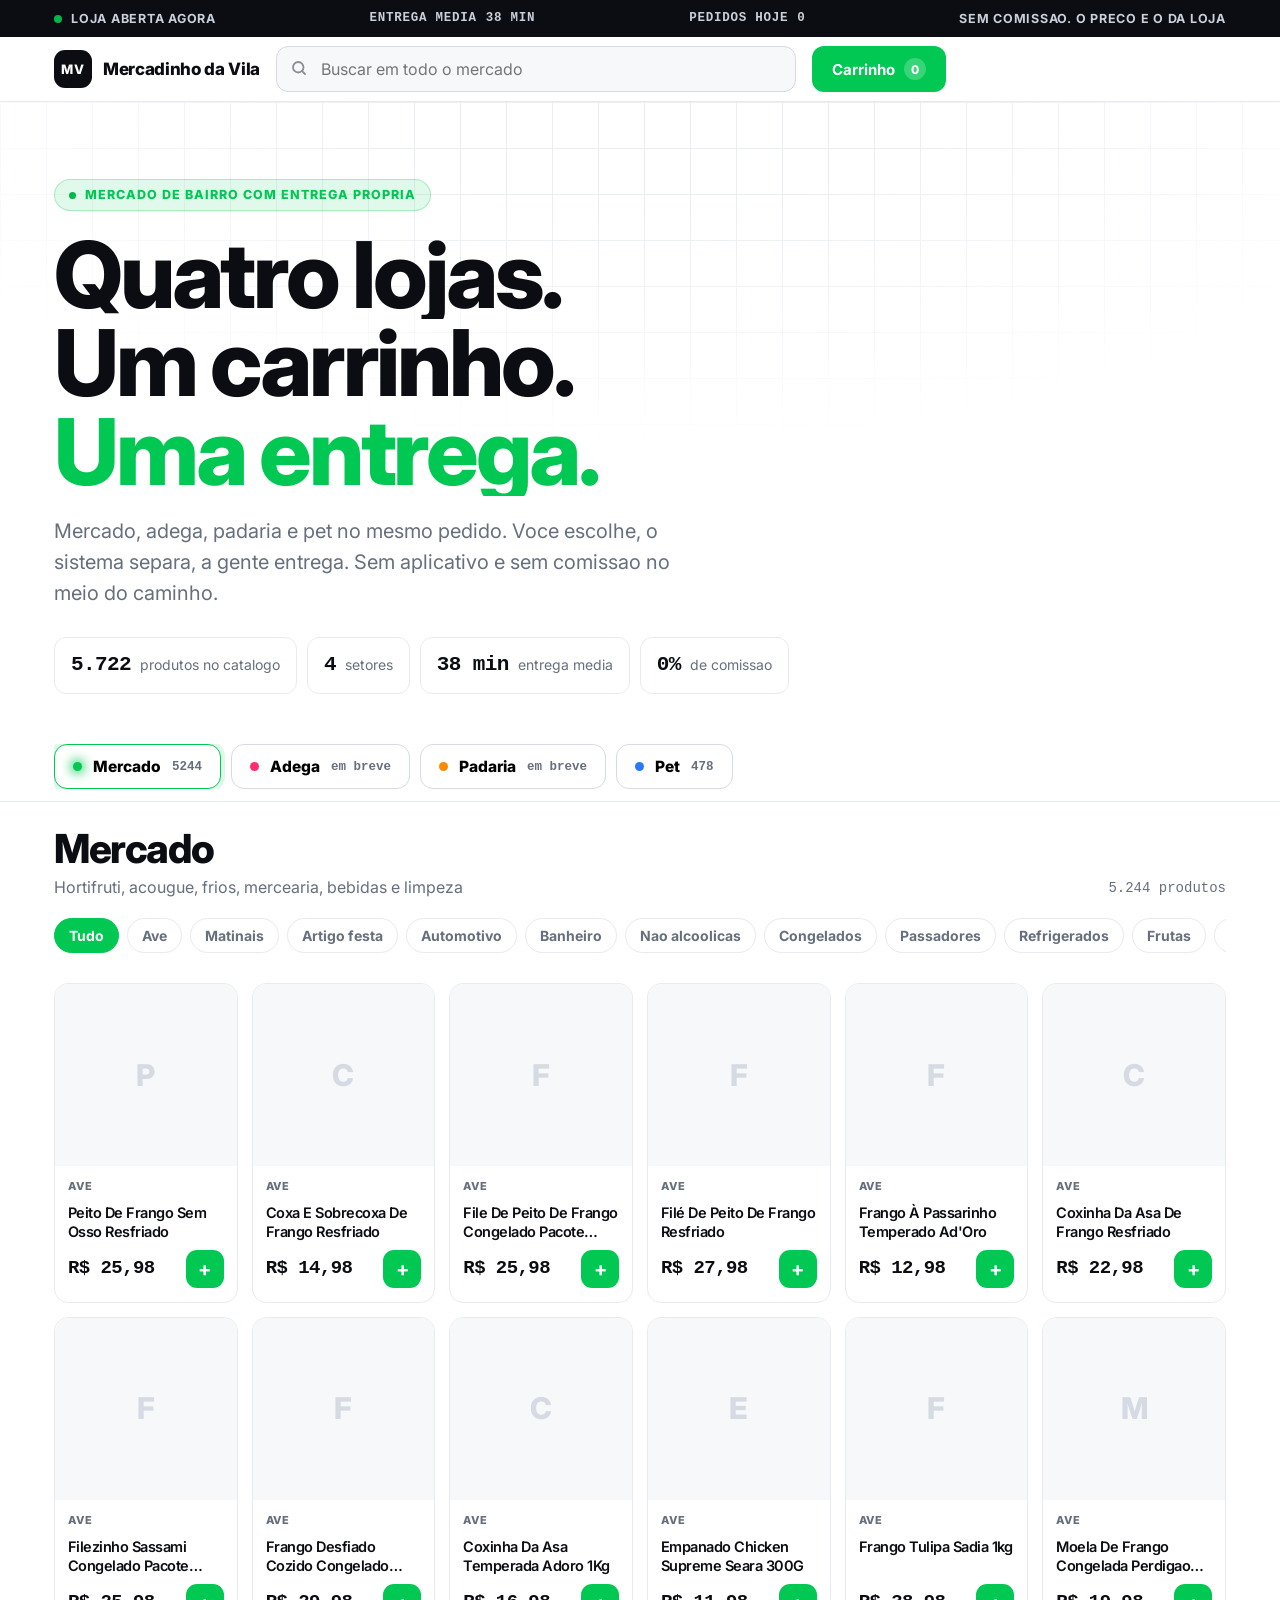
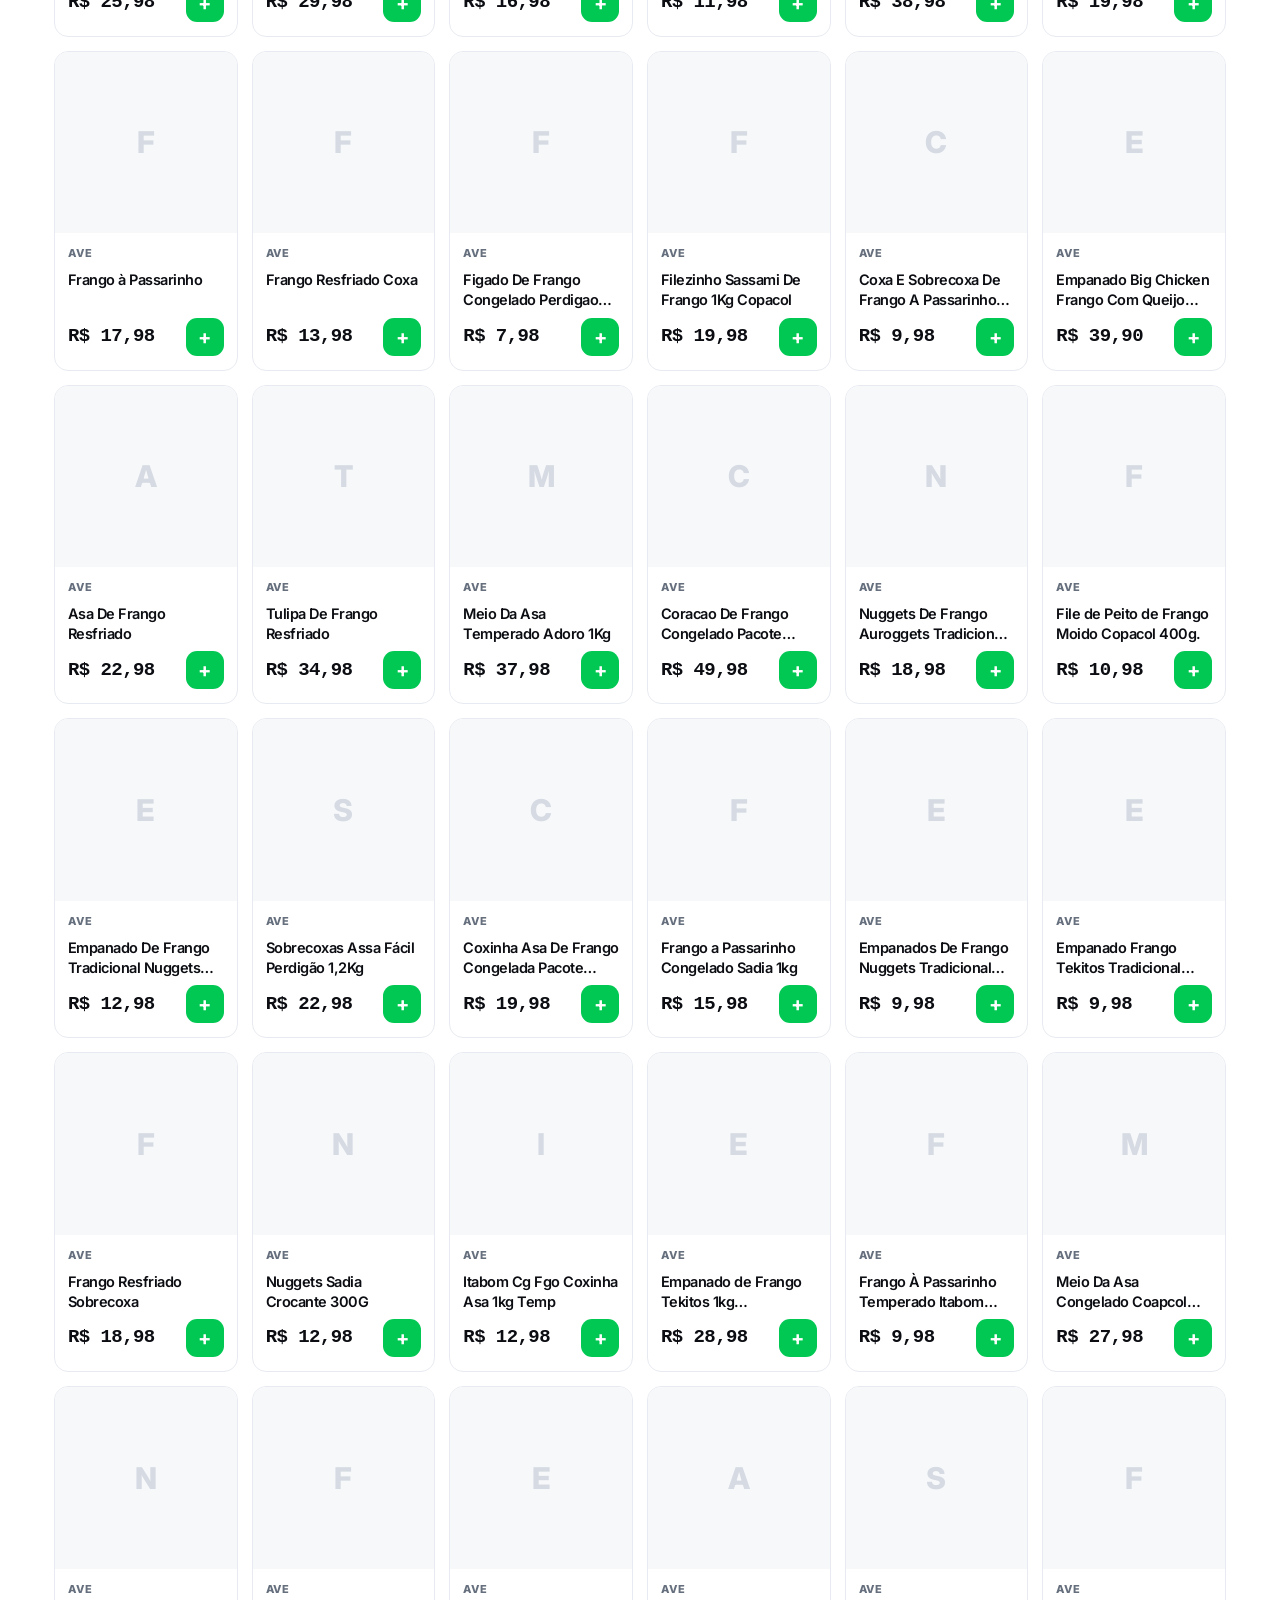
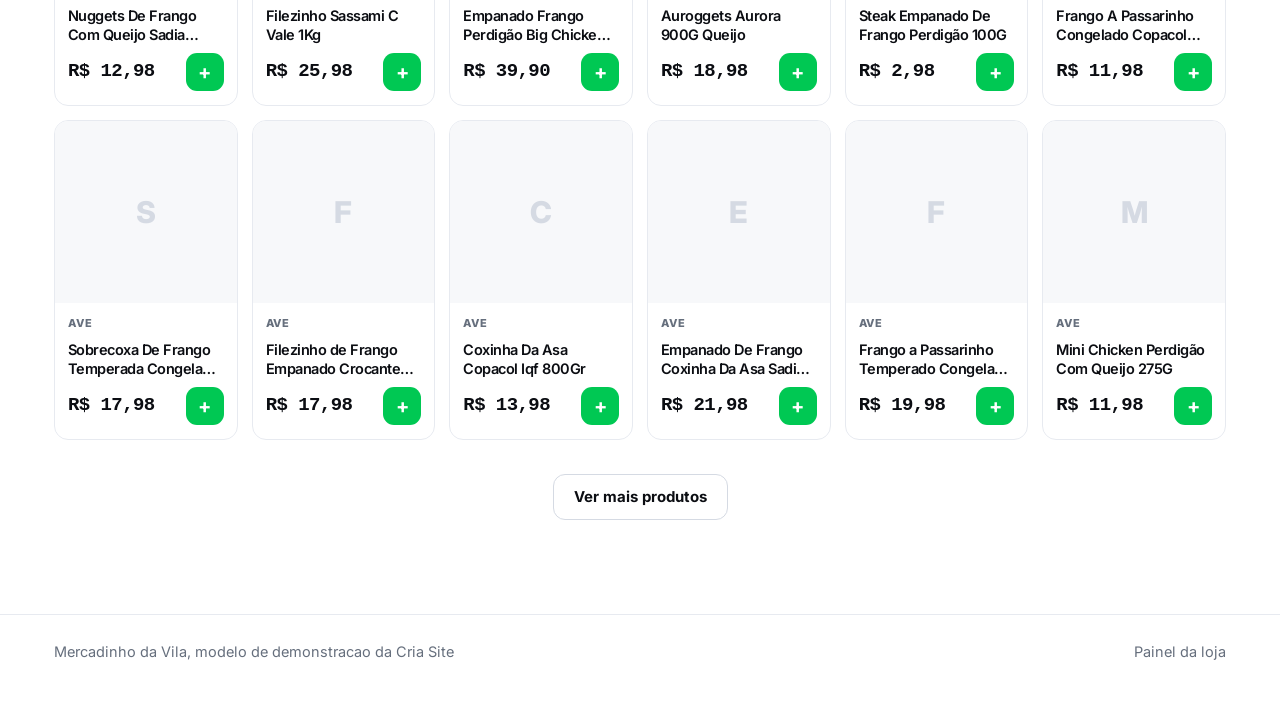
==== index.html @ e55b2834 "Mercadinho da Vila: vitrine tecnologica, 4 setores, carrinho e painel de pedidos" ====
<!doctype html>
<html lang="pt-BR">
<head>
<meta charset="utf-8">
<meta name="viewport" content="width=device-width, initial-scale=1">
<title>Mercadinho da Vila | Mercado, adega, padaria e pet com entrega</title>
<meta name="description" content="Mercado, adega, padaria e pet shop no mesmo carrinho, com entrega no seu bairro. Peça pelo site e acompanhe o pedido.">
<link rel="preconnect" href="https://fonts.googleapis.com">
<link rel="preconnect" href="https://fonts.gstatic.com" crossorigin>
<link href="https://fonts.googleapis.com/css2?family=Inter:wght@400;600;700;800&display=swap" rel="stylesheet">
<link rel="stylesheet" href="assets/css/estilo.css">
</head>
<body>

<div class="status">
  <div class="area">
    <span class="status-item"><i class="pulso"></i> Loja aberta agora</span>
    <span class="status-item mono">Entrega media <b id="stMedia">38 min</b></span>
    <span class="status-item mono">Pedidos hoje <b id="stPedidos">0</b></span>
    <span class="status-item">Sem comissao. O preco e o da loja</span>
  </div>
</div>

<header class="topo">
  <div class="area topo-linha">
    <a class="marca" href="#topo">
      <span class="marca-selo" aria-hidden="true">MV</span>
      <span>Mercadinho da Vila</span>
    </a>

    <div class="busca">
      <svg width="18" height="18" viewBox="0 0 24 24" fill="none" stroke="currentColor" stroke-width="2.4" stroke-linecap="round" aria-hidden="true">
        <circle cx="11" cy="11" r="7"/><path d="M20 20l-3.5-3.5"/>
      </svg>
      <label class="so-leitor" for="busca">Buscar produto</label>
      <input id="busca" type="search" placeholder="Buscar em todo o mercado" autocomplete="off">
    </div>

    <button class="btn btn-viva" id="abrirCarrinho" type="button">
      Carrinho <span class="contador" id="contaCarrinho">0</span>
    </button>
  </div>
</header>

<main id="topo">

  <section class="abertura">
    <div class="malha" aria-hidden="true"></div>
    <div class="area">
      <span class="etiqueta"><i class="pulso" style="width:7px;height:7px"></i> Mercado de bairro com entrega propria</span>

      <h1 class="titulao">
        <span class="ln"><i>Quatro lojas.</i></span>
        <span class="ln"><i>Um carrinho.</i></span>
        <span class="ln"><i><em>Uma entrega.</em></i></span>
      </h1>

      <p class="abertura-texto">
        Mercado, adega, padaria e pet no mesmo pedido. Voce escolhe, o sistema separa,
        a gente entrega. Sem aplicativo e sem comissao no meio do caminho.
      </p>

      <div class="placar">
        <span class="placar-item"><b class="mono" id="plProdutos">0</b><span>produtos no catalogo</span></span>
        <span class="placar-item"><b class="mono">4</b><span>setores</span></span>
        <span class="placar-item"><b class="mono">38 min</b><span>entrega media</span></span>
        <span class="placar-item"><b class="mono">0%</b><span>de comissao</span></span>
      </div>
    </div>
  </section>

  <div class="abas-barra">
    <div class="area">
      <div class="abas" role="tablist" aria-label="Setores da loja" id="abas"></div>
    </div>
  </div>

  <section class="vitrine">
    <div class="area">
      <div class="vitrine-topo">
        <div>
          <h2 id="vitrineTitulo">Mercado</h2>
          <p id="vitrineChamada">Hortifruti, acougue, frios, mercearia, bebidas e limpeza</p>
        </div>
        <span class="vitrine-conta mono" id="vitrineConta"></span>
      </div>

      <div class="filtros" id="filtros"></div>
      <div class="produtos" id="produtos"></div>
      <div class="carregar" id="carregar"></div>
    </div>
  </section>

</main>

<footer class="rodape">
  <div class="area">
    <span>Mercadinho da Vila, modelo de demonstracao da Cria Site</span>
    <a href="painel.html">Painel da loja</a>
  </div>
</footer>

<div class="sombra" id="sombra"></div>

<aside class="carrinho" id="carrinho" aria-label="Carrinho de compras">
  <div class="carrinho-topo">
    <h2>Seu carrinho</h2>
    <button class="fechar" id="fecharCarrinho" type="button" aria-label="Fechar carrinho">&times;</button>
  </div>
  <div class="carrinho-lista" id="carrinhoLista"></div>
  <div class="carrinho-pe">
    <p class="aviso-setores" id="avisoSetores"></p>
    <div class="total"><span>Total dos produtos</span><b class="mono" id="carrinhoTotal">R$ 0,00</b></div>
    <button class="btn btn-viva btn-bloco" id="irCheckout" type="button">Fechar pedido</button>
  </div>
</aside>

<div class="janela" id="janela">
  <div class="janela-caixa" id="janelaCaixa"></div>
</div>

<script src="assets/js/catalogo.js"></script>
<script src="assets/js/loja.js"></script>
<script src="assets/js/app.js"></script>
</body>
</html>
---- assets/css/estilo.css ----
/* Mercadinho da Vila — visual tecnológico sobre fundo branco (Cria Site) */

:root{
  --branco:#ffffff;
  --papel:#f7f8fa;
  --tinta:#0b0d12;
  --apagado:#666f7d;
  --linha:#e7eaf0;
  --linha-forte:#d5dae3;

  --mercado:#00b84a;
  --adega:#ff2d6f;
  --padaria:#ff8a00;
  --pet:#2979ff;

  --viva:var(--mercado);
  --viva-fraca:rgba(0,184,74,.10);
  --raio:14px;
  --topo-h:64px;
}

*{box-sizing:border-box}
html{scroll-behavior:smooth}
body{
  margin:0;
  background:var(--branco);
  color:var(--tinta);
  font-family:Inter,system-ui,-apple-system,"Segoe UI",Roboto,sans-serif;
  font-size:17px;
  line-height:1.55;
  overflow-x:hidden;
}
h1,h2,h3{margin:0;letter-spacing:-.035em;line-height:1.03;font-weight:800}
p{margin:0}
a{color:inherit;text-decoration:none}
button{font-family:inherit}
.mono{font-family:ui-monospace,"JetBrains Mono","SF Mono",Menlo,Consolas,monospace;font-variant-numeric:tabular-nums}
.area{max-width:1240px;margin:0 auto;padding:0 clamp(16px,3.4vw,34px)}
.so-leitor{position:absolute;width:1px;height:1px;overflow:hidden;clip:rect(0 0 0 0);white-space:nowrap}

/* ---------------- faixa de status ---------------- */
.status{
  background:var(--tinta);color:#fff;
  font-size:12.5px;letter-spacing:.06em;text-transform:uppercase;
  font-weight:700;
  padding:9px 0;
  overflow:hidden;
}
.status .area{display:flex;align-items:center;gap:18px;flex-wrap:wrap;justify-content:space-between}
.status-item{display:inline-flex;align-items:center;gap:9px;color:#c9cfdb}
.pulso{width:8px;height:8px;border-radius:50%;background:var(--mercado);box-shadow:0 0 0 0 rgba(0,184,74,.7);animation:pulsar 2.2s infinite}
@keyframes pulsar{
  0%{box-shadow:0 0 0 0 rgba(0,184,74,.65)}
  70%{box-shadow:0 0 0 11px rgba(0,184,74,0)}
  100%{box-shadow:0 0 0 0 rgba(0,184,74,0)}
}

/* ---------------- topo ---------------- */
.topo{
  position:sticky;top:0;z-index:50;
  background:rgba(255,255,255,.9);
  backdrop-filter:blur(16px);
  border-bottom:1px solid var(--linha);
}
.topo-linha{display:flex;align-items:center;gap:16px;height:var(--topo-h)}
.marca{display:flex;align-items:center;gap:11px;font-weight:800;font-size:17px;letter-spacing:-.02em;white-space:nowrap}
.marca-selo{
  width:38px;height:38px;flex:0 0 38px;display:grid;place-items:center;
  border-radius:11px;background:var(--tinta);color:#fff;
  font-size:13px;font-weight:800;letter-spacing:.04em;
  position:relative;overflow:hidden;
}
.marca-selo::after{
  content:"";position:absolute;inset:0;
  background:linear-gradient(120deg,transparent 30%,rgba(255,255,255,.55) 50%,transparent 70%);
  transform:translateX(-120%);animation:brilho 4.5s ease-in-out infinite;
}
@keyframes brilho{0%,60%{transform:translateX(-120%)}80%,100%{transform:translateX(120%)}}

.busca{flex:1;position:relative;max-width:520px}
.busca input{
  width:100%;height:46px;padding:0 16px 0 44px;
  border:1px solid var(--linha-forte);border-radius:12px;
  background:var(--papel);color:var(--tinta);
  font-size:16px;font-family:inherit;
  transition:border-color .2s ease,box-shadow .2s ease,background .2s ease;
}
.busca input:focus{
  outline:none;background:#fff;
  border-color:var(--viva);
  box-shadow:0 0 0 4px var(--viva-fraca);
}
.busca svg{position:absolute;left:14px;top:13px;opacity:.45}

.btn{
  display:inline-flex;align-items:center;justify-content:center;gap:9px;
  min-height:46px;padding:0 20px;border:0;border-radius:12px;cursor:pointer;
  background:var(--tinta);color:#fff;font-size:15px;font-weight:700;
  transition:transform .15s ease,opacity .15s ease;
  white-space:nowrap;
}
.btn:hover{transform:translateY(-1px)}
.btn:active{transform:translateY(0)}
.btn:focus-visible{outline:3px solid var(--viva);outline-offset:3px}
.btn-viva{background:var(--viva)}
.btn-linha{background:transparent;color:var(--tinta);border:1px solid var(--linha-forte)}
.btn-linha:hover{border-color:var(--viva);color:var(--viva)}
.btn-bloco{width:100%}

.contador{
  min-width:22px;height:22px;padding:0 7px;border-radius:999px;
  background:var(--viva);color:#fff;font-size:12px;font-weight:800;
  display:grid;place-items:center;
}
.btn .contador{background:rgba(255,255,255,.22)}

/* ---------------- abertura ---------------- */
.abertura{position:relative;padding:clamp(40px,6vw,82px) 0 clamp(26px,3vw,40px);overflow:hidden}
.malha{
  position:absolute;inset:0;z-index:0;pointer-events:none;
  background-image:linear-gradient(var(--linha) 1px,transparent 1px),linear-gradient(90deg,var(--linha) 1px,transparent 1px);
  background-size:46px 46px;
  mask-image:radial-gradient(ellipse 80% 70% at 50% 0%,#000 25%,transparent 78%);
  -webkit-mask-image:radial-gradient(ellipse 80% 70% at 50% 0%,#000 25%,transparent 78%);
  opacity:.85;
}
.abertura .area{position:relative;z-index:1}

.etiqueta{
  display:inline-flex;align-items:center;gap:9px;
  height:32px;padding:0 14px;border-radius:999px;
  background:var(--viva-fraca);color:var(--viva);
  font-size:12.5px;font-weight:800;letter-spacing:.08em;text-transform:uppercase;
  border:1px solid color-mix(in srgb,var(--viva) 28%,transparent);
}
.titulao{
  margin-top:20px;
  font-size:clamp(40px,7.6vw,92px);
  line-height:.96;
  max-width:16ch;
}
.titulao .ln{display:block;overflow:hidden}
.titulao .ln > i{display:block;font-style:normal;transform:translateY(105%);animation:subir .85s cubic-bezier(.16,.9,.24,1) forwards}
.titulao .ln:nth-child(2) > i{animation-delay:.09s}
.titulao .ln:nth-child(3) > i{animation-delay:.18s}
@keyframes subir{to{transform:translateY(0)}}
.titulao em{font-style:normal;color:var(--viva)}

.abertura-texto{margin-top:20px;max-width:50ch;color:var(--apagado);font-size:clamp(17px,1.9vw,20px)}

.placar{display:flex;flex-wrap:wrap;gap:10px;margin-top:28px}
.placar-item{
  display:flex;align-items:baseline;gap:9px;
  padding:11px 16px;border:1px solid var(--linha);border-radius:12px;background:#fff;
}
.placar-item b{font-size:21px;letter-spacing:-.03em}
.placar-item span{color:var(--apagado);font-size:14px}

/* ---------------- abas dos setores ---------------- */
.abas-barra{
  position:sticky;top:var(--topo-h);z-index:40;
  background:rgba(255,255,255,.93);backdrop-filter:blur(14px);
  border-bottom:1px solid var(--linha);
  padding:12px 0;
}
.abas{display:flex;gap:10px;overflow-x:auto;scrollbar-width:none}
.abas::-webkit-scrollbar{display:none}
.aba{
  position:relative;display:flex;align-items:center;gap:11px;
  padding:12px 18px;border:1px solid var(--linha-forte);border-radius:13px;
  background:#fff;cursor:pointer;white-space:nowrap;
  transition:border-color .22s ease,box-shadow .22s ease,transform .22s ease;
}
.aba:hover{transform:translateY(-2px)}
.aba .luz{width:9px;height:9px;border-radius:50%;background:var(--c);flex:0 0 9px;transition:box-shadow .25s ease}
.aba b{font-size:15.5px;font-weight:800}
.aba small{color:var(--apagado);font-size:12.5px;font-weight:700}
.aba[aria-selected="true"]{
  border-color:var(--c);
  box-shadow:0 0 0 4px color-mix(in srgb,var(--c) 13%,transparent);
}
.aba[aria-selected="true"] .luz{box-shadow:0 0 12px 2px var(--c)}
.aba:focus-visible{outline:3px solid var(--tinta);outline-offset:3px}

/* ---------------- vitrine ---------------- */
.vitrine{padding:26px 0 60px}
.vitrine-topo{display:flex;align-items:flex-end;justify-content:space-between;gap:18px;flex-wrap:wrap;margin-bottom:18px}
.vitrine-topo h2{font-size:clamp(26px,3.6vw,40px)}
.vitrine-topo p{color:var(--apagado);font-size:16px;margin-top:6px}
.vitrine-conta{color:var(--apagado);font-size:14px}

.filtros{display:flex;gap:8px;overflow-x:auto;padding-bottom:12px;margin-bottom:18px;scrollbar-width:none}
.filtros::-webkit-scrollbar{display:none}
.filtro{
  padding:8px 14px;border:1px solid var(--linha);border-radius:999px;background:#fff;
  font-size:14px;font-weight:700;color:var(--apagado);cursor:pointer;white-space:nowrap;
  transition:.18s ease;
}
.filtro:hover{border-color:var(--viva);color:var(--viva)}
.filtro[aria-pressed="true"]{background:var(--viva);border-color:var(--viva);color:#fff}

.produtos{display:grid;gap:14px;grid-template-columns:repeat(auto-fill,minmax(168px,1fr))}
.item{
  position:relative;display:flex;flex-direction:column;
  border:1px solid var(--linha);border-radius:var(--raio);background:#fff;overflow:hidden;
  opacity:0;transform:translateY(14px);
  animation:entrar .45s cubic-bezier(.16,.9,.24,1) forwards;
  transition:border-color .22s ease,box-shadow .22s ease,transform .22s ease;
}
@keyframes entrar{to{opacity:1;transform:translateY(0)}}
.item:hover{transform:translateY(-4px);border-color:var(--viva);box-shadow:0 14px 34px rgba(11,13,18,.09)}
.item-foto{
  position:relative;aspect-ratio:1;background:var(--papel);
  display:grid;place-items:center;overflow:hidden;
}
.item-foto img{width:100%;height:100%;object-fit:contain;padding:12px;transition:transform .35s ease}
.item:hover .item-foto img{transform:scale(1.07)}
.item-vazio{font-size:30px;font-weight:800;color:var(--linha-forte)}
.item-corpo{padding:12px 13px 14px;display:flex;flex-direction:column;gap:8px;flex:1}
.item-cat{font-size:11px;font-weight:800;letter-spacing:.07em;text-transform:uppercase;color:var(--apagado)}
.item-nome{font-size:14.5px;font-weight:600;line-height:1.35;display:-webkit-box;-webkit-line-clamp:2;-webkit-box-orient:vertical;overflow:hidden}
.item-baixo{margin-top:auto;display:flex;align-items:center;justify-content:space-between;gap:10px}
.item-preco{font-size:19px;font-weight:800;letter-spacing:-.03em}
.item-add{
  width:38px;height:38px;border-radius:11px;border:0;cursor:pointer;
  background:var(--viva);color:#fff;font-size:20px;font-weight:700;
  display:grid;place-items:center;transition:transform .16s ease,filter .16s ease;
}
.item-add:hover{transform:scale(1.09)}
.item-add:focus-visible{outline:3px solid var(--tinta);outline-offset:2px}
.item-add.feito{background:var(--tinta)}

.carregar{display:grid;place-items:center;padding:34px 0}
.vazio{padding:60px 20px;text-align:center;color:var(--apagado)}
.vazio b{display:block;font-size:22px;color:var(--tinta);margin-bottom:8px}

/* ---------------- carrinho ---------------- */
.sombra{
  position:fixed;inset:0;z-index:60;background:rgba(11,13,18,.42);
  opacity:0;pointer-events:none;transition:opacity .28s ease;
}
.sombra.aberta{opacity:1;pointer-events:auto}
.carrinho{
  position:fixed;top:0;right:0;bottom:0;z-index:70;
  width:min(430px,100%);background:#fff;
  border-left:1px solid var(--linha);
  display:flex;flex-direction:column;
  transform:translateX(102%);transition:transform .32s cubic-bezier(.16,.9,.24,1);
}
.carrinho.aberto{transform:translateX(0)}
.carrinho-topo{display:flex;align-items:center;justify-content:space-between;padding:18px 20px;border-bottom:1px solid var(--linha)}
.carrinho-topo h2{font-size:20px}
.fechar{width:40px;height:40px;border-radius:11px;border:1px solid var(--linha-forte);background:#fff;cursor:pointer;font-size:19px}
.carrinho-lista{flex:1;overflow-y:auto;padding:14px 20px;display:flex;flex-direction:column;gap:12px}
.linha{display:flex;gap:12px;align-items:center;padding-bottom:12px;border-bottom:1px solid var(--linha)}
.linha-foto{width:54px;height:54px;flex:0 0 54px;border-radius:10px;background:var(--papel);display:grid;place-items:center;overflow:hidden}
.linha-foto img{width:100%;height:100%;object-fit:contain;padding:5px}
.linha-info{flex:1;min-width:0}
.linha-nome{font-size:14px;font-weight:600;line-height:1.3}
.linha-preco{font-size:13px;color:var(--apagado)}
.qtd{display:flex;align-items:center;gap:6px}
.qtd button{width:30px;height:30px;border-radius:9px;border:1px solid var(--linha-forte);background:#fff;cursor:pointer;font-size:16px;font-weight:700}
.qtd span{min-width:24px;text-align:center;font-weight:800}
.carrinho-pe{padding:18px 20px;border-top:1px solid var(--linha);display:flex;flex-direction:column;gap:12px}
.total{display:flex;align-items:baseline;justify-content:space-between}
.total b{font-size:26px;letter-spacing:-.03em}
.total span{color:var(--apagado);font-size:15px}
.aviso-setores{font-size:13px;color:var(--apagado)}

/* ---------------- checkout ---------------- */
.janela{
  position:fixed;inset:0;z-index:80;display:none;
  align-items:center;justify-content:center;padding:18px;
  background:rgba(11,13,18,.5);
}
.janela.aberta{display:flex}
.janela-caixa{
  width:min(520px,100%);max-height:92vh;overflow-y:auto;
  background:#fff;border-radius:18px;padding:24px;
}
.janela-caixa h2{font-size:23px;margin-bottom:6px}
.campo{margin-top:14px}
.campo label{display:block;font-size:14px;font-weight:700;margin-bottom:6px}
.campo input,.campo select,.campo textarea{
  width:100%;min-height:48px;padding:12px 14px;
  border:1px solid var(--linha-forte);border-radius:11px;background:var(--papel);
  font-family:inherit;font-size:16px;color:var(--tinta);
}
.campo input:focus,.campo select:focus,.campo textarea:focus{
  outline:none;background:#fff;border-color:var(--viva);box-shadow:0 0 0 4px var(--viva-fraca);
}
.recibo{margin-top:16px;padding:16px;border:1px dashed var(--linha-forte);border-radius:12px;background:var(--papel);font-size:14px}
.recibo div{display:flex;justify-content:space-between;padding:3px 0}
.recibo .grande{font-size:19px;font-weight:800;padding-top:9px;margin-top:6px;border-top:1px solid var(--linha-forte)}

.sucesso{text-align:center;padding:14px 0}
.sucesso .marca-ok{
  width:74px;height:74px;margin:0 auto 16px;border-radius:50%;
  background:var(--viva);display:grid;place-items:center;
  animation:estourar .5s cubic-bezier(.16,1.2,.3,1) forwards;
}
@keyframes estourar{from{transform:scale(.4);opacity:0}to{transform:scale(1);opacity:1}}
.sucesso h2{font-size:26px;margin-bottom:8px}
.sucesso p{color:var(--apagado)}
.codigo{
  margin:16px auto;display:inline-block;padding:11px 20px;border-radius:12px;
  background:var(--papel);border:1px solid var(--linha-forte);
  font-size:22px;font-weight:800;letter-spacing:.14em;
}

/* ---------------- rodapé ---------------- */
.rodape{border-top:1px solid var(--linha);padding:26px 0 44px;color:var(--apagado);font-size:14.5px}
.rodape .area{display:flex;flex-wrap:wrap;gap:12px;justify-content:space-between}

@media(max-width:760px){
  .busca{order:3;flex-basis:100%;max-width:none;margin-bottom:12px}
  .topo-linha{height:auto;flex-wrap:wrap;padding-top:12px}
  :root{--topo-h:118px}
  .marca span:last-child{display:none}
}

@media (prefers-reduced-motion: reduce){
  *,*::before,*::after{animation-duration:.001ms !important;animation-iteration-count:1 !important;transition-duration:.001ms !important}
  .titulao .ln > i{transform:none}
  .item{opacity:1;transform:none}
}
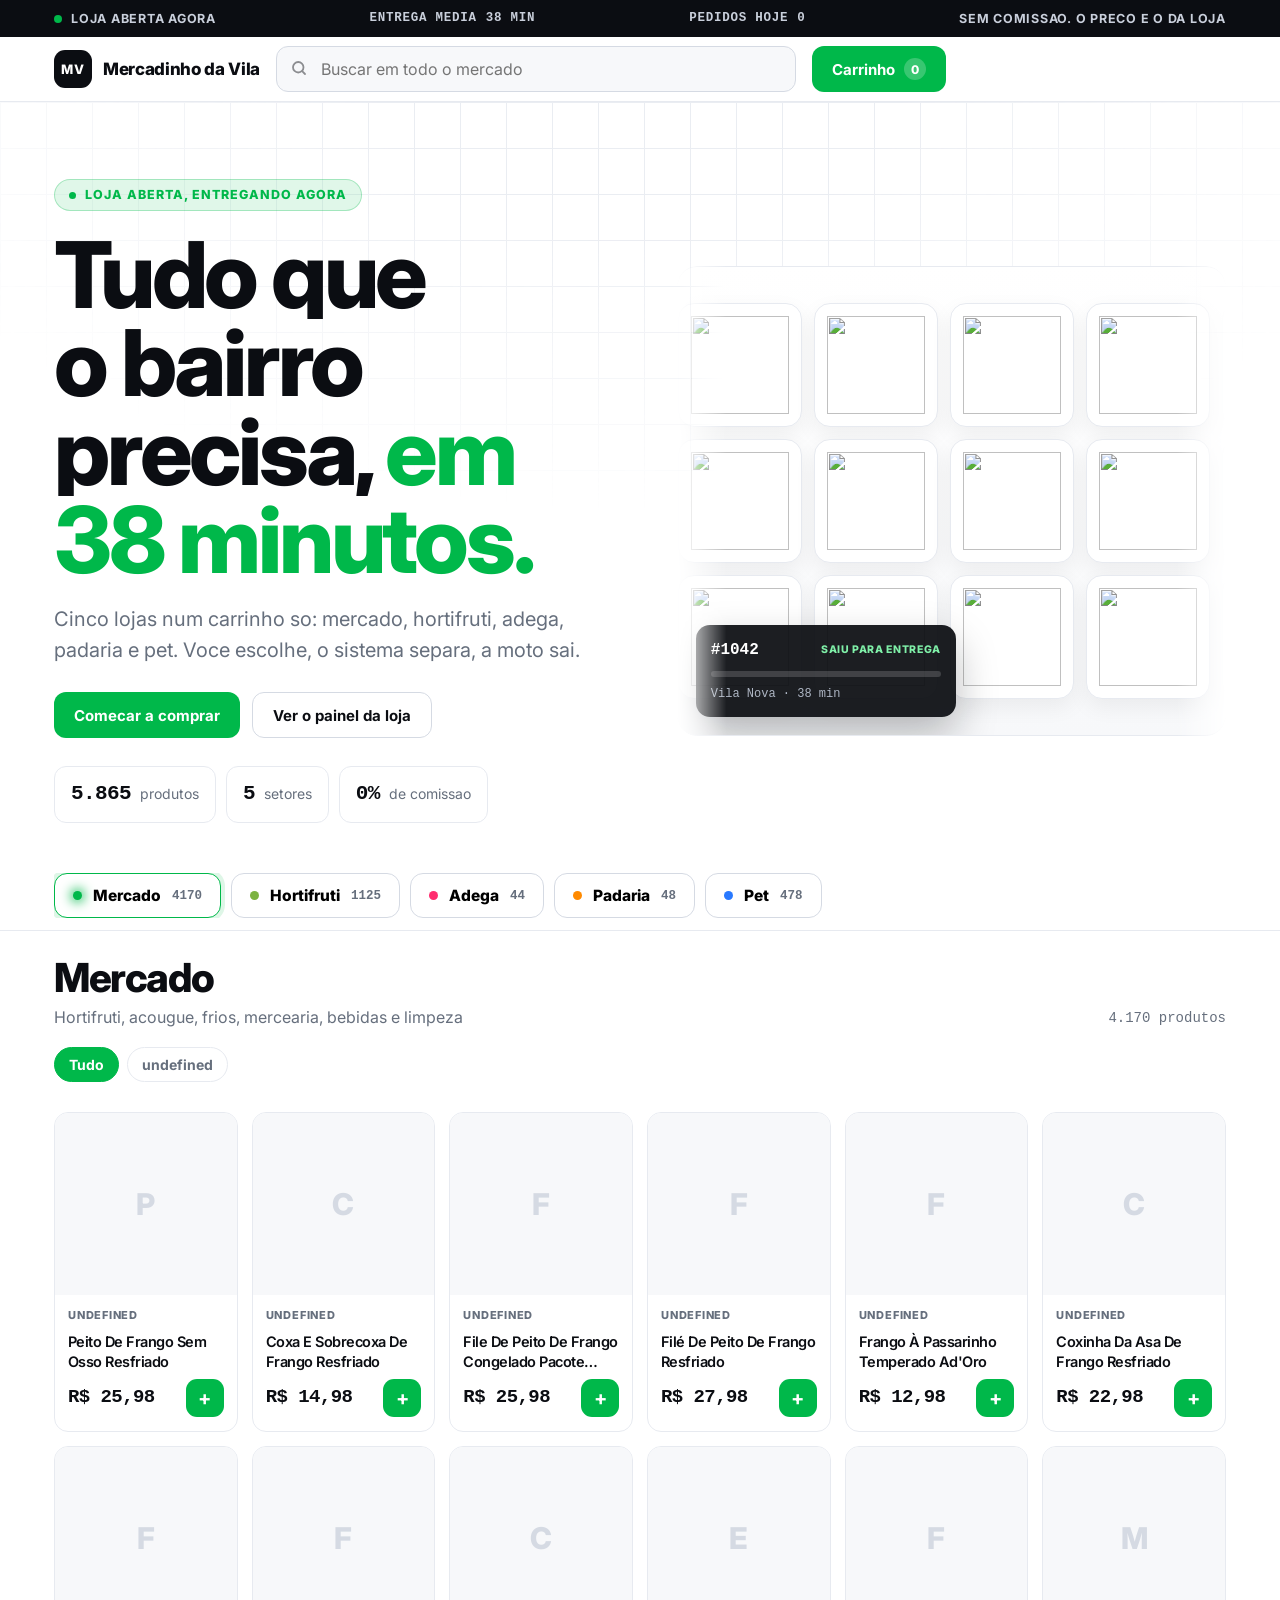
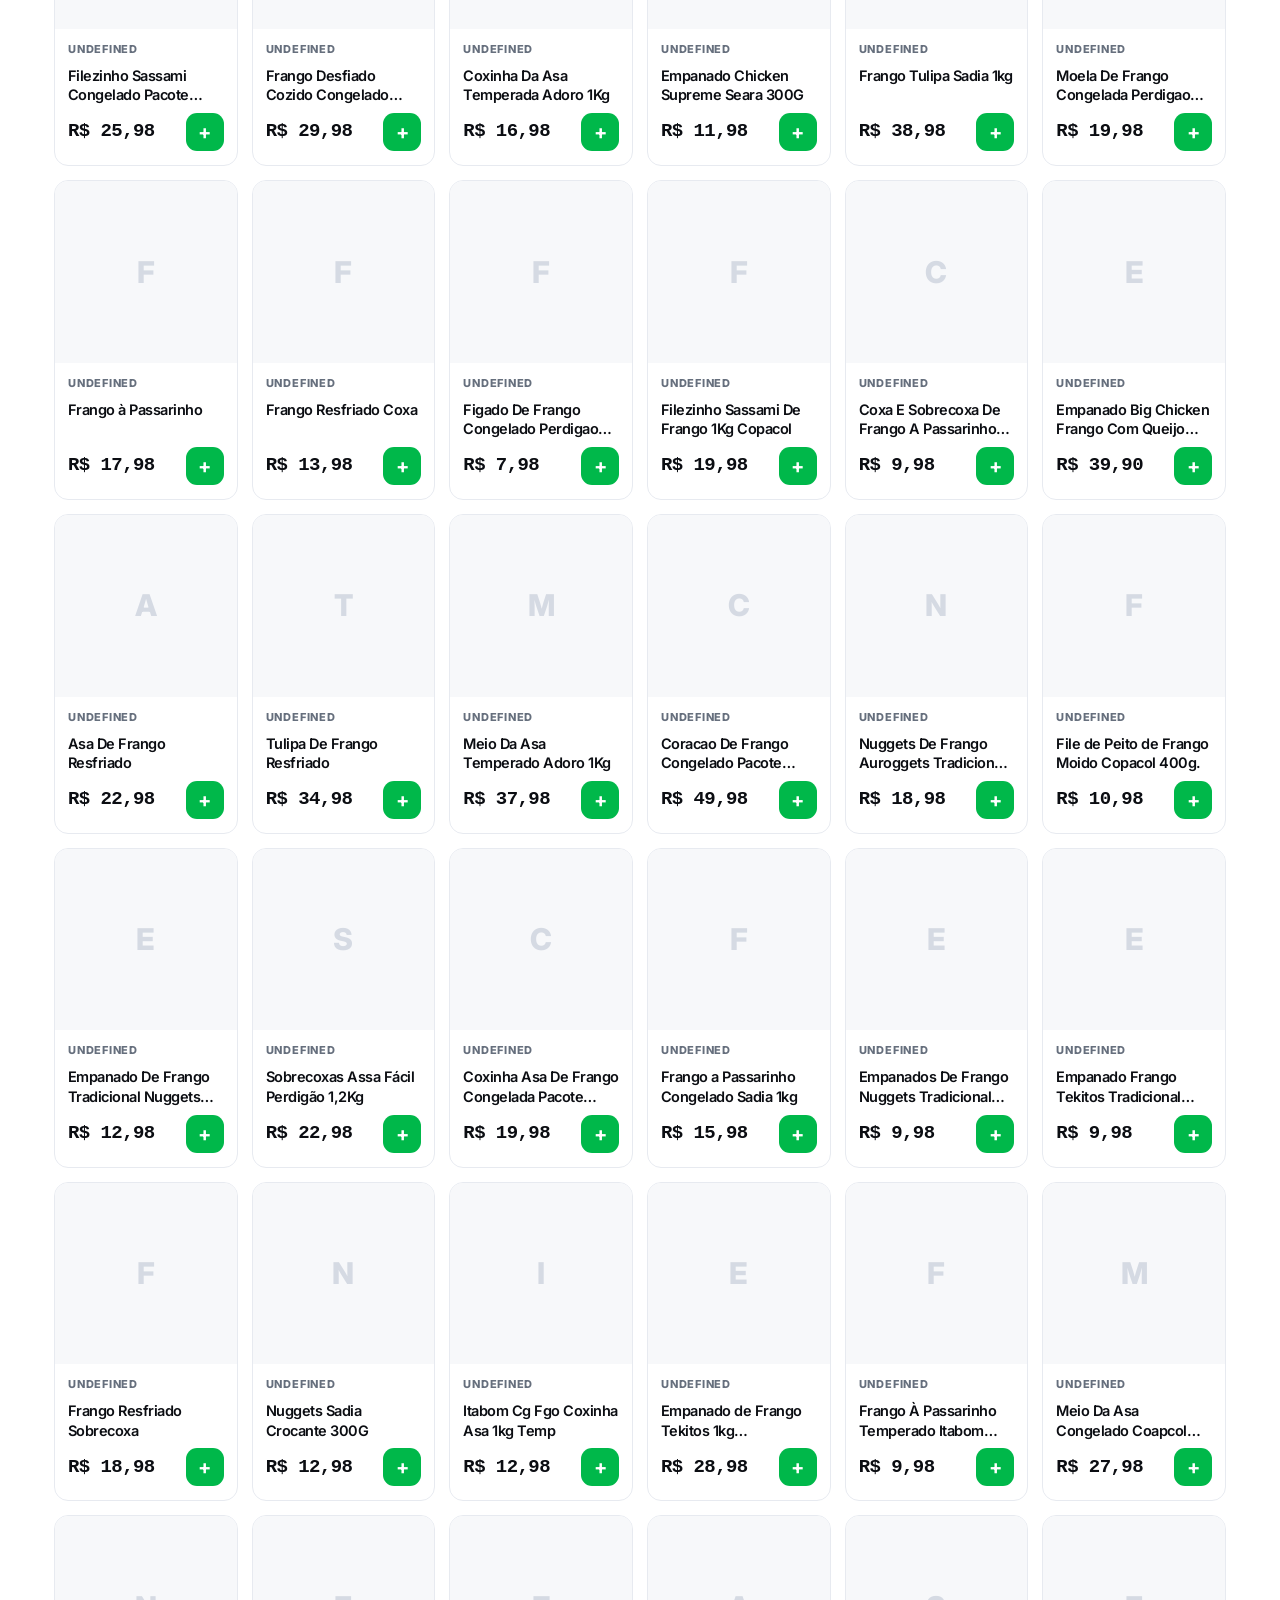
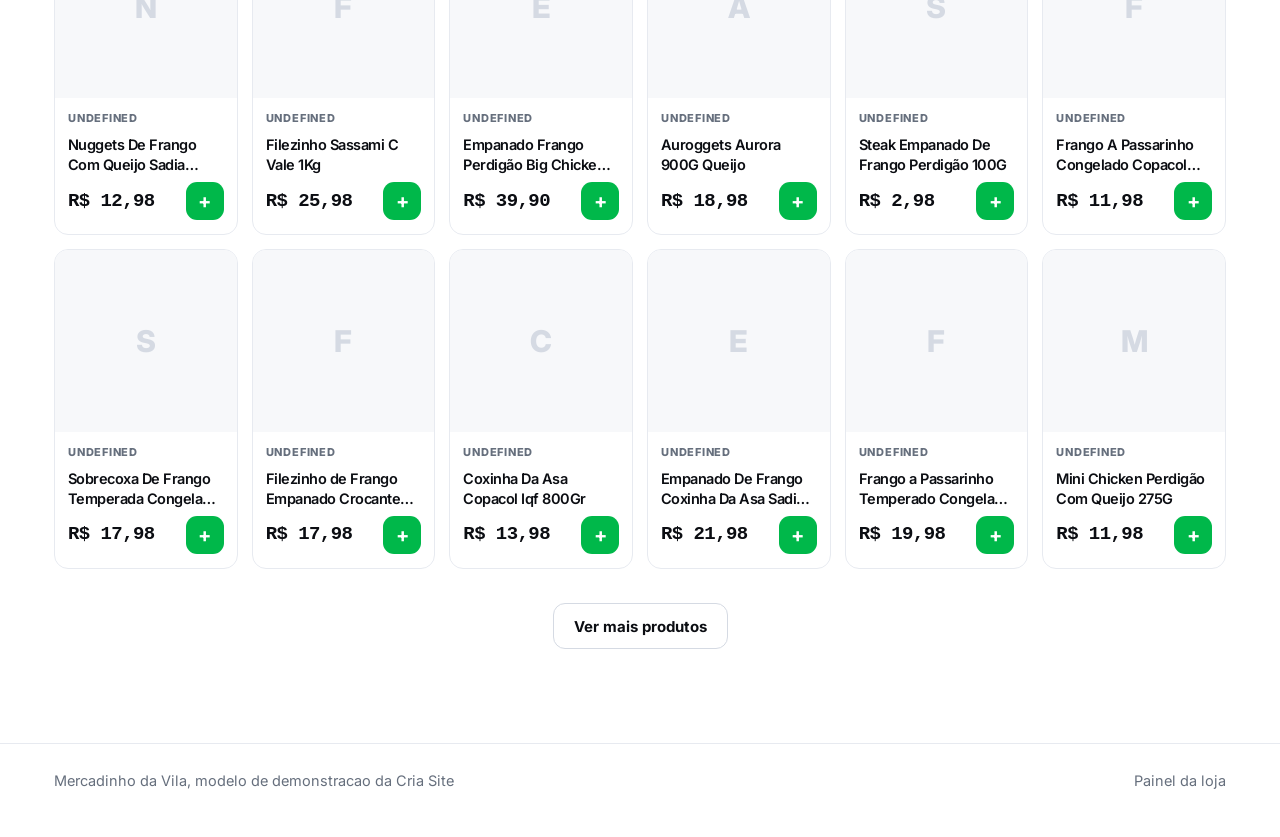
==== commit 3dc3f050: "Hortifruti como setor proprio, adega e padaria com produtos, filtros por categoria e nova abertura" ====
--- a/index.html
+++ b/index.html
@@ -46,25 +46,46 @@
 
   <section class="abertura">
     <div class="malha" aria-hidden="true"></div>
-    <div class="area">
-      <span class="etiqueta"><i class="pulso" style="width:7px;height:7px"></i> Mercado de bairro com entrega propria</span>
 
-      <h1 class="titulao">
-        <span class="ln"><i>Quatro lojas.</i></span>
-        <span class="ln"><i>Um carrinho.</i></span>
-        <span class="ln"><i><em>Uma entrega.</em></i></span>
-      </h1>
+    <div class="area abertura-grade">
+      <div class="abertura-texto-lado">
+        <span class="etiqueta"><i class="pulso" style="width:7px;height:7px"></i> Loja aberta, entregando agora</span>
 
-      <p class="abertura-texto">
-        Mercado, adega, padaria e pet no mesmo pedido. Voce escolhe, o sistema separa,
-        a gente entrega. Sem aplicativo e sem comissao no meio do caminho.
-      </p>
+        <h1 class="titulao">
+          <span class="ln"><i>Tudo que</i></span>
+          <span class="ln"><i>o bairro</i></span>
+          <span class="ln"><i>precisa, <em>em</em></i></span>
+          <span class="ln"><i><em class="troca" id="troca">38 minutos.</em></i></span>
+        </h1>
 
-      <div class="placar">
-        <span class="placar-item"><b class="mono" id="plProdutos">0</b><span>produtos no catalogo</span></span>
-        <span class="placar-item"><b class="mono">4</b><span>setores</span></span>
-        <span class="placar-item"><b class="mono">38 min</b><span>entrega media</span></span>
-        <span class="placar-item"><b class="mono">0%</b><span>de comissao</span></span>
+        <p class="abertura-chamada">
+          Cinco lojas num carrinho so: mercado, hortifruti, adega, padaria e pet.
+          Voce escolhe, o sistema separa, a moto sai.
+        </p>
+
+        <div class="abertura-botoes">
+          <a class="btn btn-viva" href="#abas">Comecar a comprar</a>
+          <a class="btn btn-linha" href="painel.html">Ver o painel da loja</a>
+        </div>
+
+        <div class="placar">
+          <span class="placar-item"><b class="mono" id="plProdutos">0</b><span>produtos</span></span>
+          <span class="placar-item"><b class="mono">5</b><span>setores</span></span>
+          <span class="placar-item"><b class="mono">0%</b><span>de comissao</span></span>
+        </div>
+      </div>
+
+      <div class="parede" aria-hidden="true">
+        <div class="parede-fila" id="fila1"></div>
+        <div class="parede-fila reverso" id="fila2"></div>
+        <div class="parede-fila" id="fila3"></div>
+        <div class="parede-brilho"></div>
+
+        <div class="recibo-vivo" id="reciboVivo">
+          <div class="rv-topo"><span class="rv-num mono">#1042</span><span class="rv-tag">Saiu para entrega</span></div>
+          <div class="rv-barra"><i></i></div>
+          <div class="rv-pe mono">Vila Nova · 38 min</div>
+        </div>
       </div>
     </div>
   </section>
--- a/assets/css/estilo.css
+++ b/assets/css/estilo.css
@@ -324,3 +324,72 @@
   .titulao .ln > i{transform:none}
   .item{opacity:1;transform:none}
 }
+
+/* ================= abertura: parede de produtos em movimento ================= */
+.abertura-grade{display:grid;gap:clamp(30px,4vw,56px);align-items:center}
+@media(min-width:1000px){.abertura-grade{grid-template-columns:1.02fr .98fr}}
+
+.abertura-chamada{margin-top:20px;max-width:46ch;color:var(--apagado);font-size:clamp(17px,1.8vw,20px)}
+.abertura-botoes{display:flex;flex-wrap:wrap;gap:12px;margin-top:26px}
+.titulao .troca{display:inline-block;min-width:5.5ch}
+
+.parede{
+  position:relative;
+  height:clamp(330px,46vw,470px);
+  overflow:hidden;
+  border-radius:20px;
+  border:1px solid var(--linha);
+  background:linear-gradient(180deg,#fff, var(--papel));
+  display:flex;flex-direction:column;justify-content:center;gap:12px;
+  padding:14px 0;
+  -webkit-mask-image:linear-gradient(90deg,transparent,#000 9%,#000 91%,transparent);
+  mask-image:linear-gradient(90deg,transparent,#000 9%,#000 91%,transparent);
+}
+.parede-fila{display:flex;gap:12px;width:max-content;animation:desliza 46s linear infinite}
+.parede-fila.reverso{animation-direction:reverse;animation-duration:58s}
+.parede-fila:nth-child(3){animation-duration:52s}
+@keyframes desliza{from{transform:translateX(0)}to{transform:translateX(-50%)}}
+
+.pd{
+  width:clamp(94px,11vw,124px);height:clamp(94px,11vw,124px);
+  flex:0 0 auto;border-radius:16px;background:#fff;
+  border:1px solid var(--linha);
+  display:grid;place-items:center;overflow:hidden;
+  box-shadow:0 8px 22px rgba(11,13,18,.06);
+  transition:transform .3s ease;
+}
+.pd img{width:100%;height:100%;object-fit:contain;padding:12px}
+.parede:hover .parede-fila{animation-play-state:paused}
+.pd:hover{transform:scale(1.08)}
+
+.parede-brilho{
+  position:absolute;inset:0;pointer-events:none;
+  background:linear-gradient(105deg,transparent 38%,rgba(255,255,255,.75) 50%,transparent 62%);
+  transform:translateX(-120%);
+  animation:varre 6.5s ease-in-out infinite;
+}
+@keyframes varre{0%,55%{transform:translateX(-120%)}85%,100%{transform:translateX(120%)}}
+
+.recibo-vivo{
+  position:absolute;left:18px;bottom:18px;z-index:3;
+  width:min(260px,72%);
+  background:rgba(11,13,18,.93);color:#fff;
+  border-radius:14px;padding:13px 15px;
+  box-shadow:0 18px 40px rgba(11,13,18,.28);
+  animation:entra-recibo .7s .9s cubic-bezier(.16,1.1,.3,1) backwards;
+}
+@keyframes entra-recibo{from{opacity:0;transform:translateY(16px) scale(.96)}to{opacity:1;transform:none}}
+.rv-topo{display:flex;align-items:center;justify-content:space-between;gap:10px;margin-bottom:9px}
+.rv-num{font-size:16px;font-weight:800}
+.rv-tag{font-size:10.5px;font-weight:800;letter-spacing:.06em;text-transform:uppercase;color:#7ff0a8}
+.rv-barra{height:6px;border-radius:99px;background:rgba(255,255,255,.16);overflow:hidden}
+.rv-barra i{display:block;height:100%;width:0;border-radius:99px;background:var(--viva);animation:enche 5s ease-in-out infinite}
+@keyframes enche{0%{width:8%}55%{width:78%}100%{width:8%}}
+.rv-pe{margin-top:8px;font-size:12px;color:#aeb6c4}
+
+@media(max-width:999px){.parede{height:270px}.recibo-vivo{left:12px;bottom:12px}}
+@media (prefers-reduced-motion: reduce){
+  .parede-fila,.parede-brilho,.rv-barra i{animation:none}
+  .parede-fila{transform:none}
+}
+.titulao .ln:nth-child(4) > i{animation-delay:.27s}
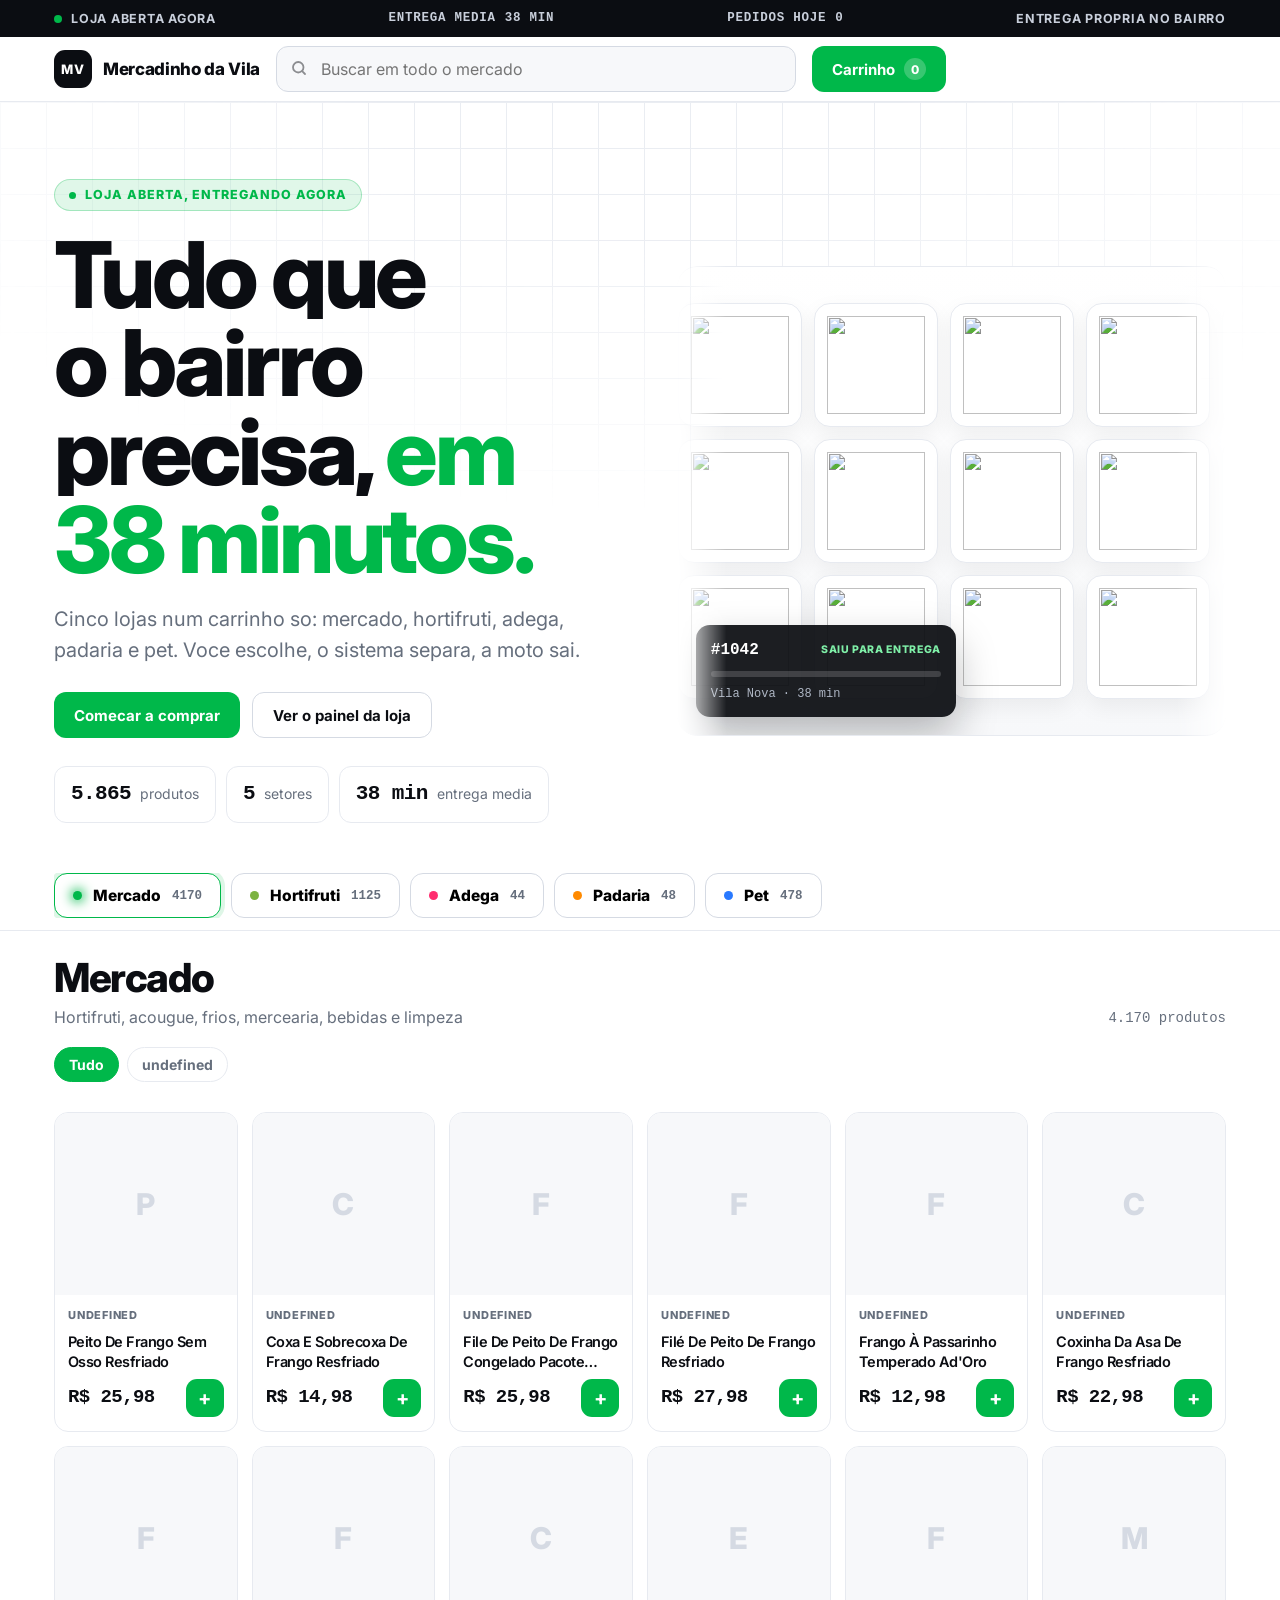
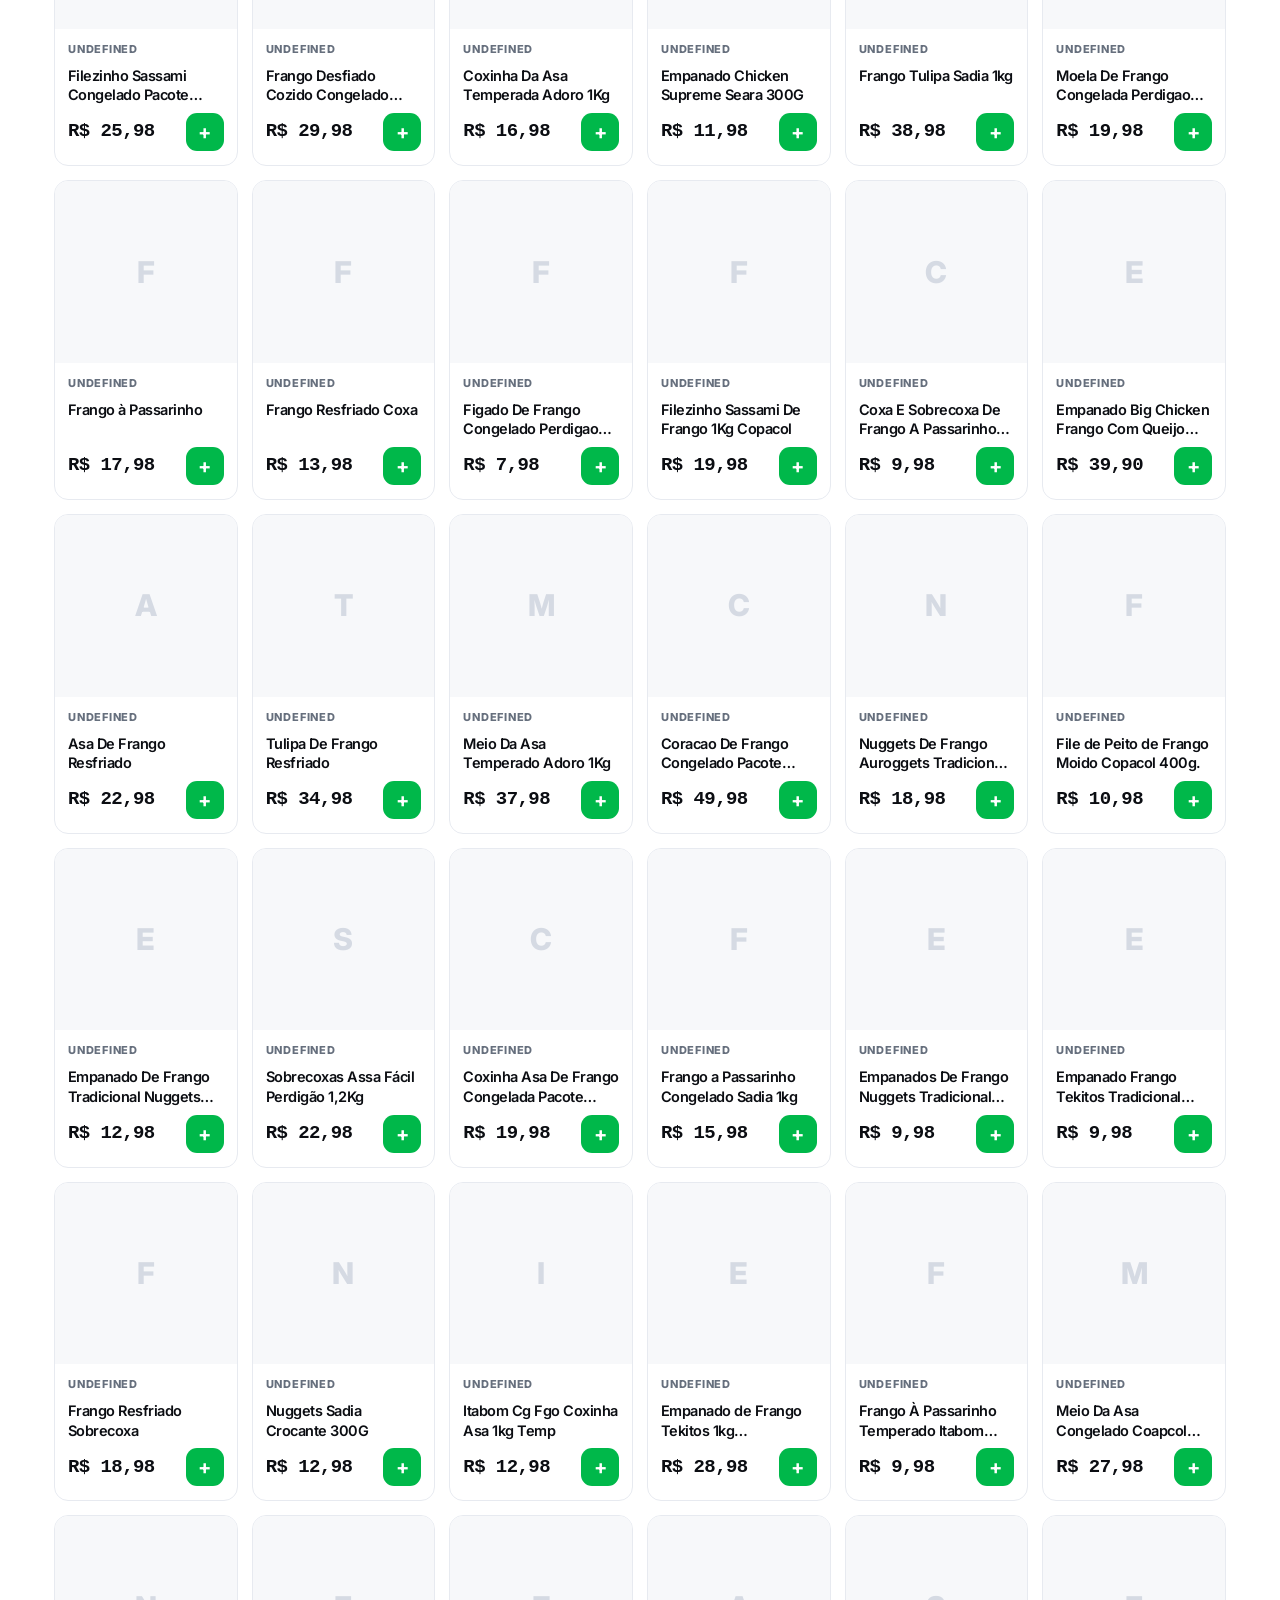
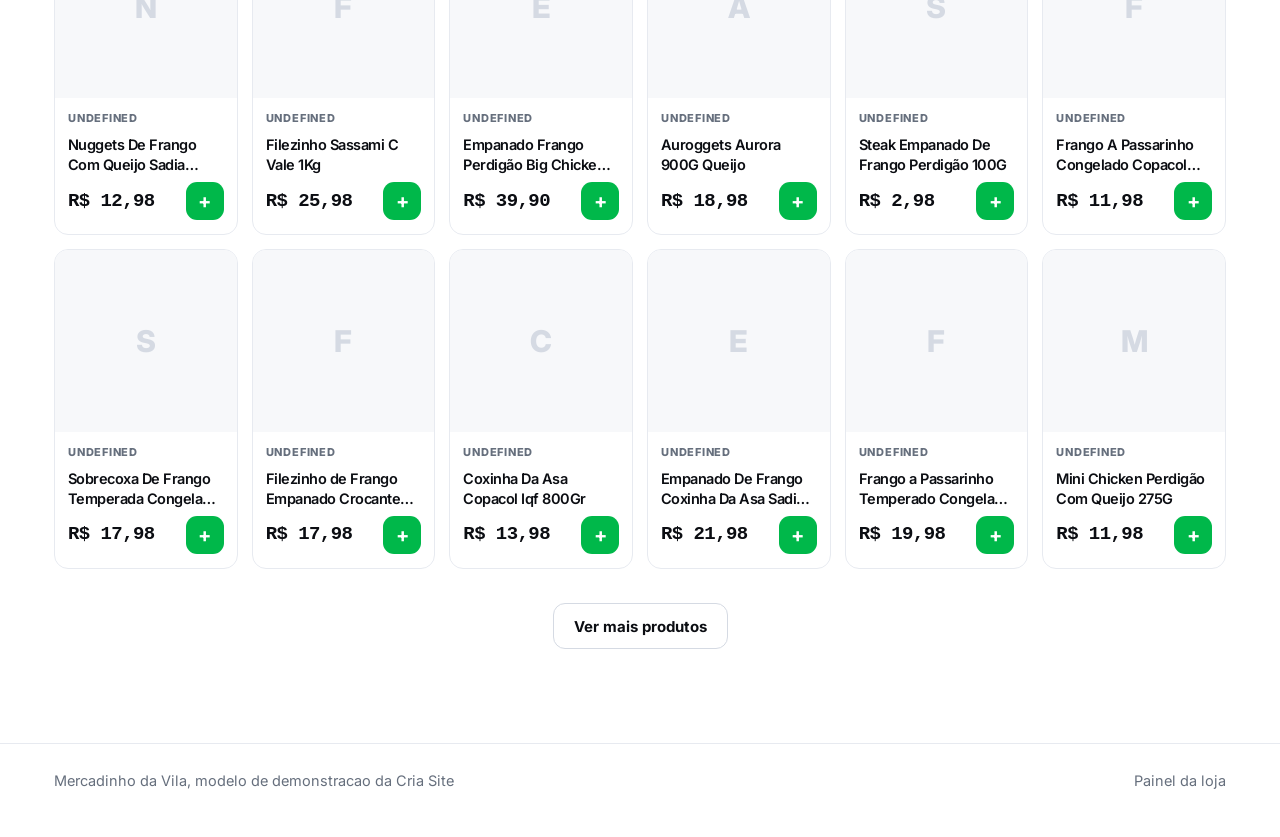
==== commit 3ae123bd: "Tira a mencao de comissao do site" ====
--- a/index.html
+++ b/index.html
@@ -17,7 +17,7 @@
     <span class="status-item"><i class="pulso"></i> Loja aberta agora</span>
     <span class="status-item mono">Entrega media <b id="stMedia">38 min</b></span>
     <span class="status-item mono">Pedidos hoje <b id="stPedidos">0</b></span>
-    <span class="status-item">Sem comissao. O preco e o da loja</span>
+    <span class="status-item">Entrega propria no bairro</span>
   </div>
 </div>
 
@@ -71,7 +71,7 @@
         <div class="placar">
           <span class="placar-item"><b class="mono" id="plProdutos">0</b><span>produtos</span></span>
           <span class="placar-item"><b class="mono">5</b><span>setores</span></span>
-          <span class="placar-item"><b class="mono">0%</b><span>de comissao</span></span>
+          <span class="placar-item"><b class="mono">38 min</b><span>entrega media</span></span>
         </div>
       </div>
 
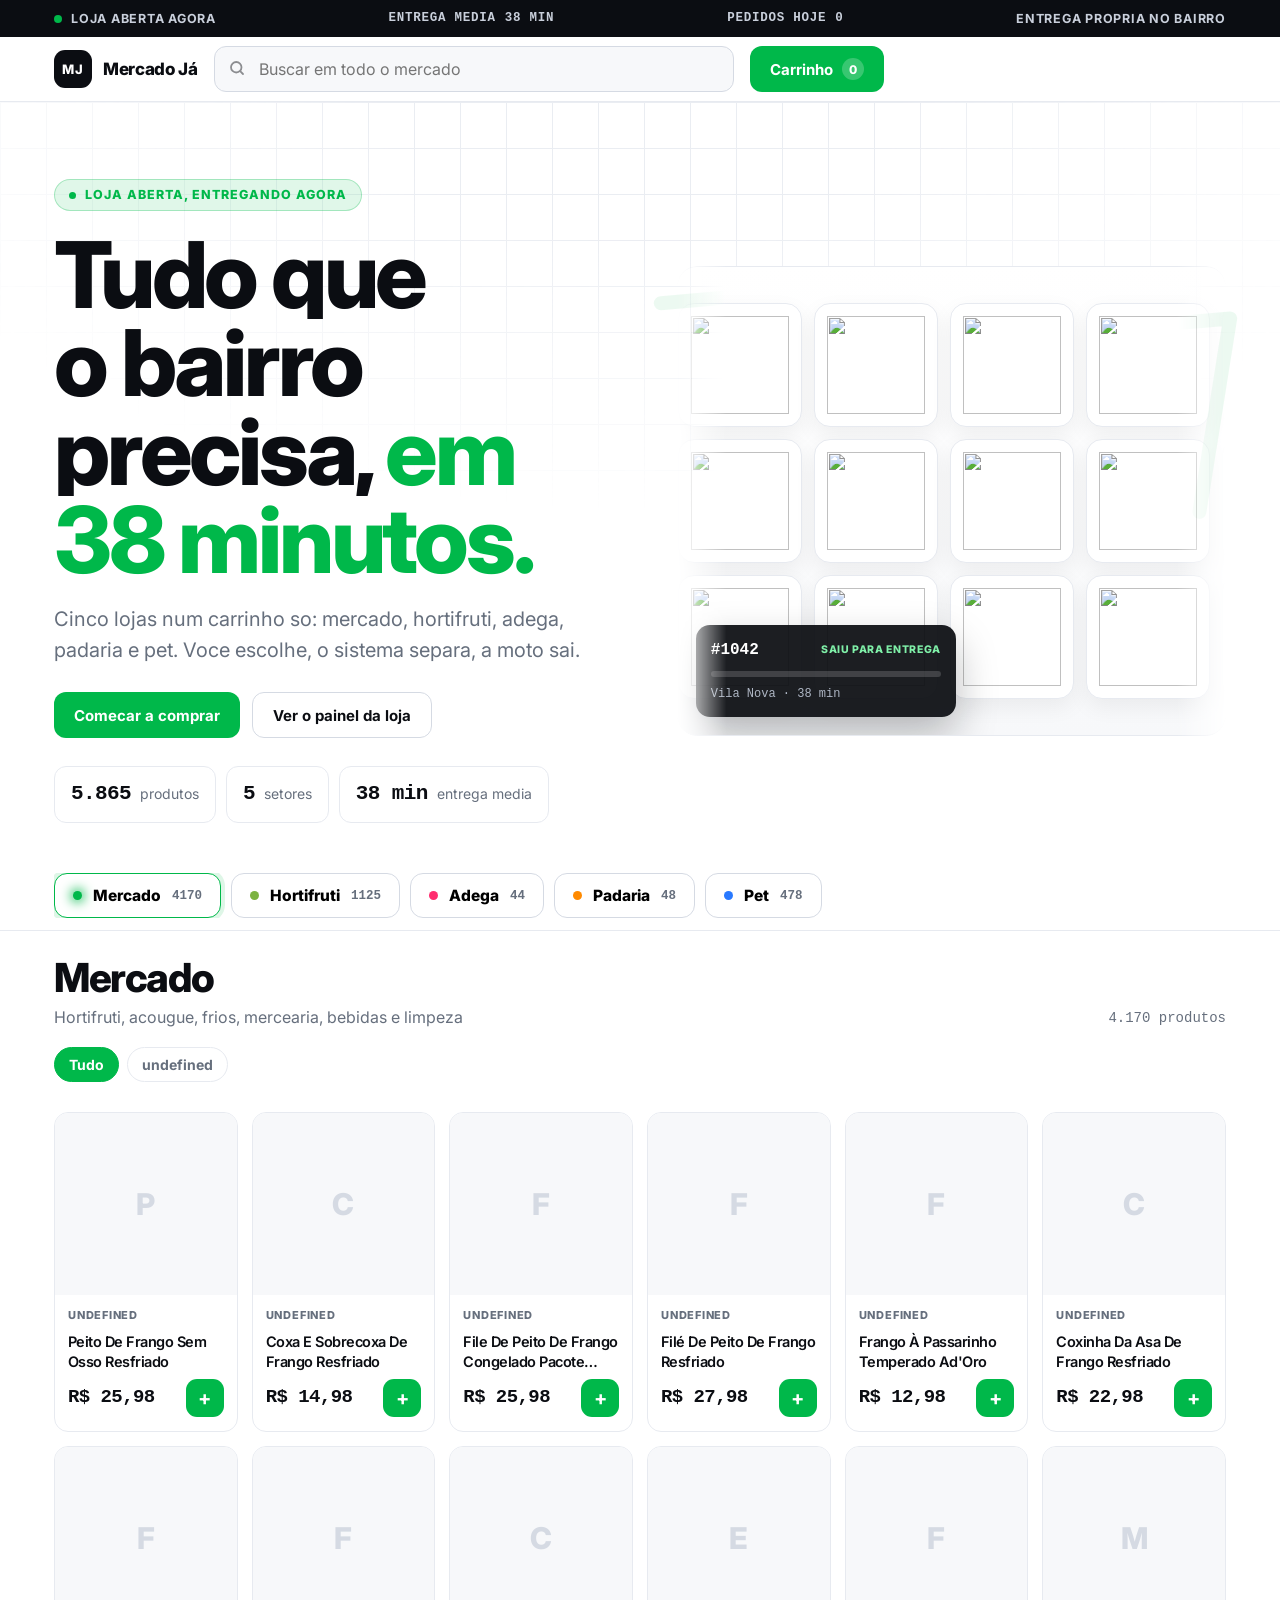
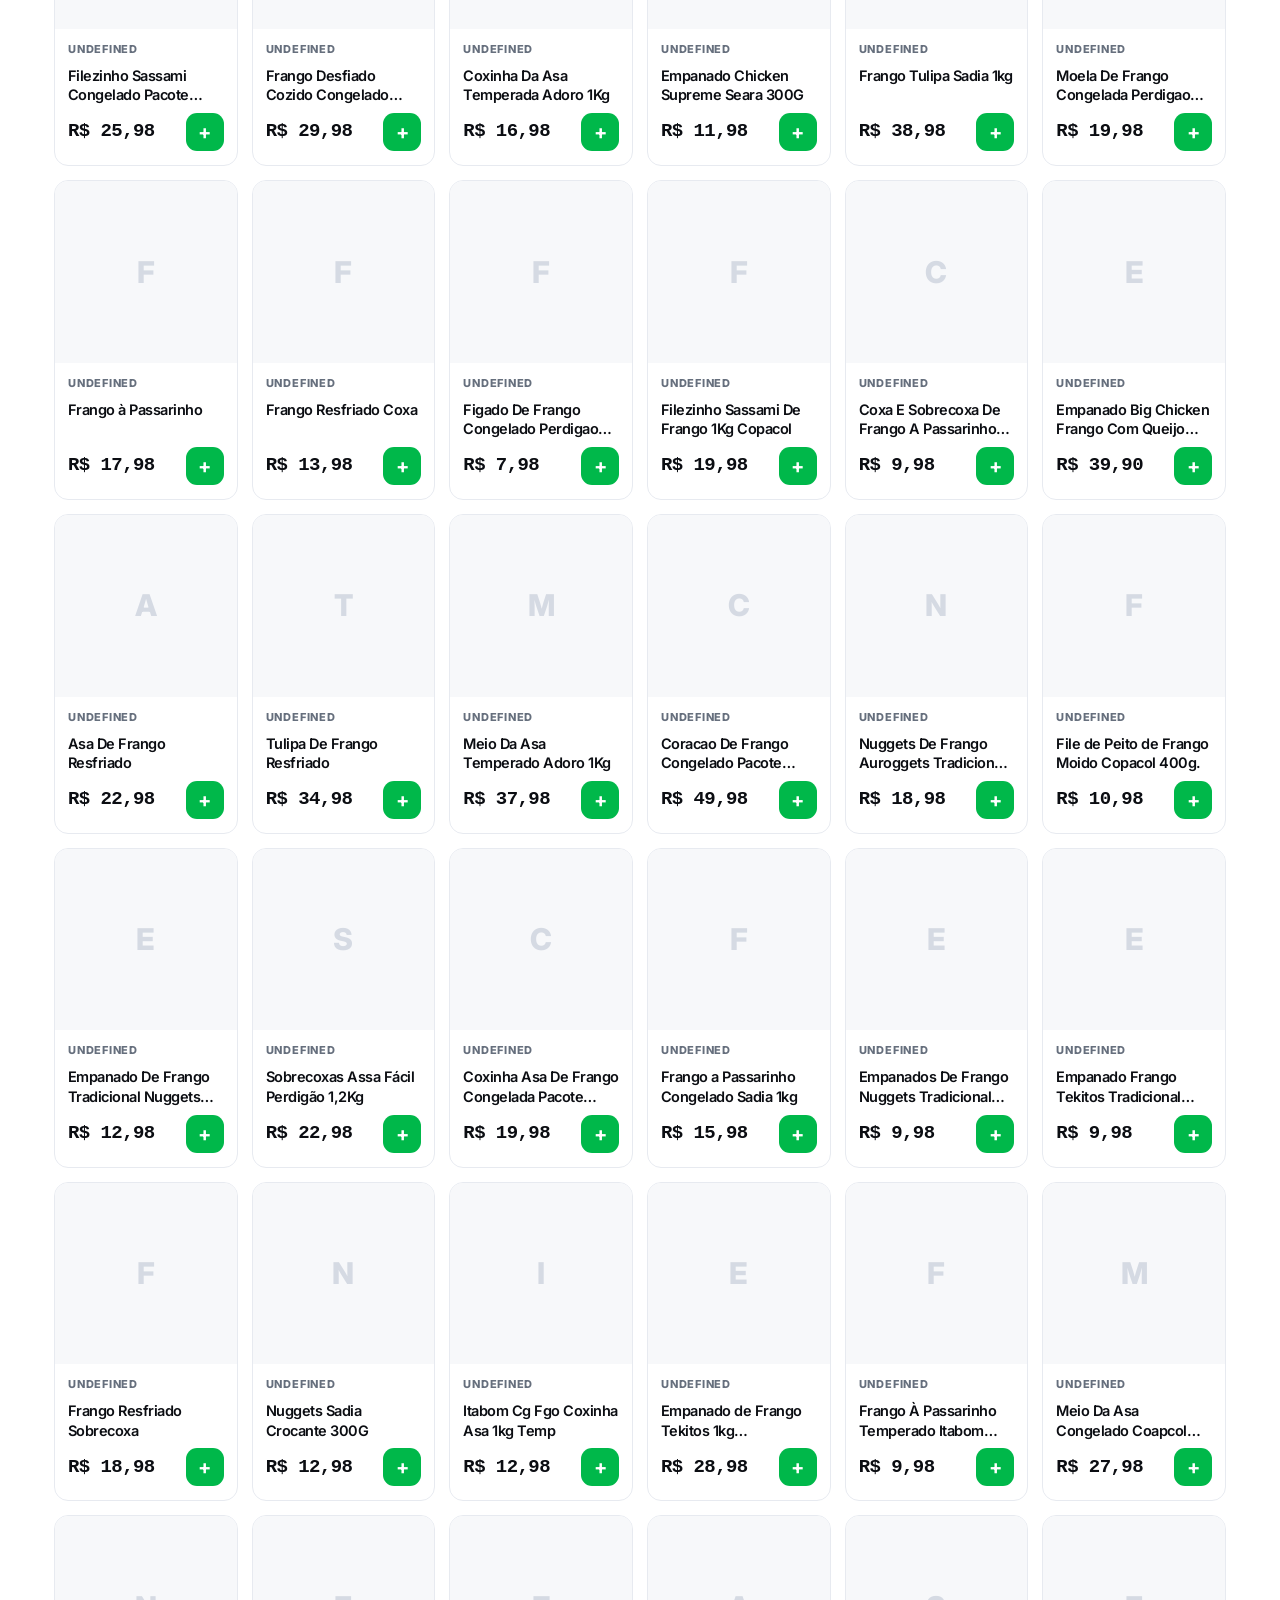
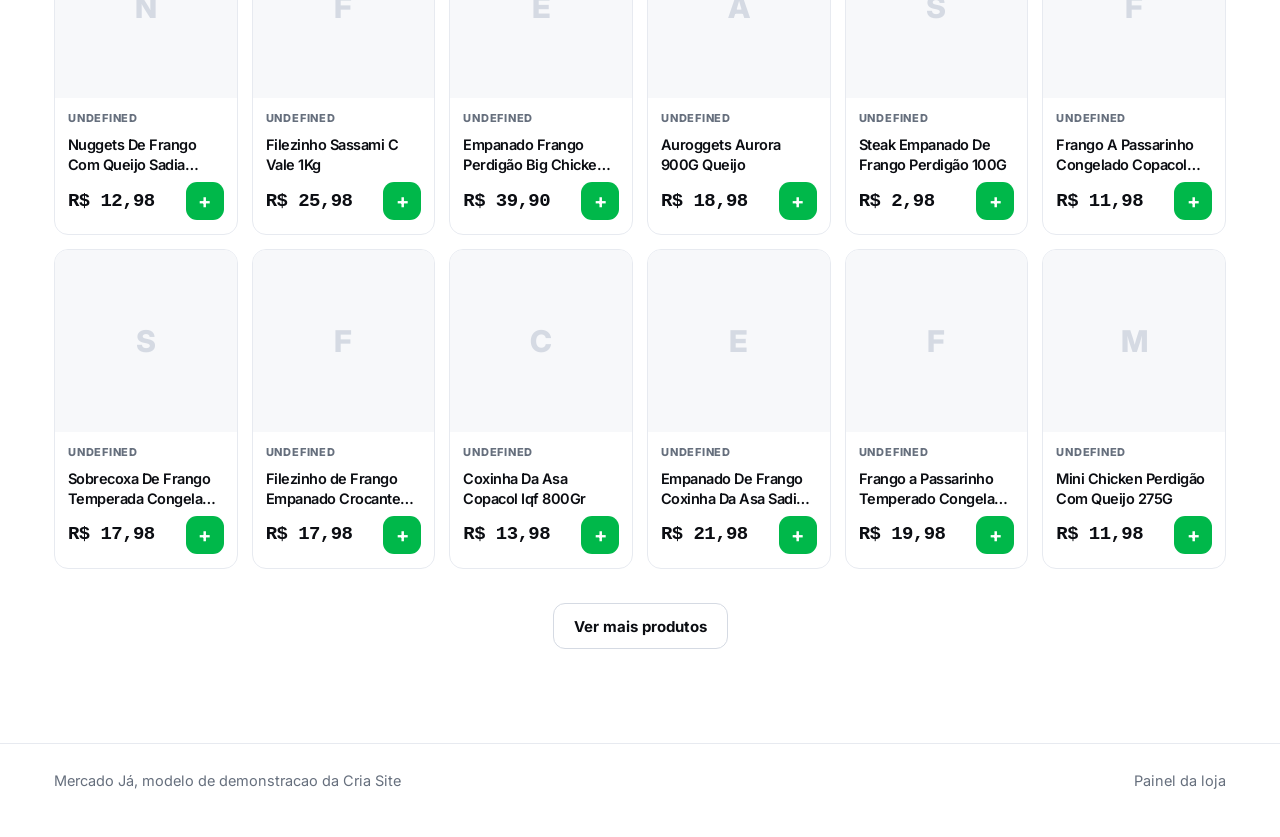
==== commit 9b9b6d57: "Renomeia para Mercado Ja e poe o carrinho de compras ao fundo da abertura" ====
--- a/index.html
+++ b/index.html
@@ -3,7 +3,7 @@
 <head>
 <meta charset="utf-8">
 <meta name="viewport" content="width=device-width, initial-scale=1">
-<title>Mercadinho da Vila | Mercado, adega, padaria e pet com entrega</title>
+<title>Mercado Já | Mercado, adega, padaria e pet com entrega</title>
 <meta name="description" content="Mercado, adega, padaria e pet shop no mesmo carrinho, com entrega no seu bairro. Peça pelo site e acompanhe o pedido.">
 <link rel="preconnect" href="https://fonts.googleapis.com">
 <link rel="preconnect" href="https://fonts.gstatic.com" crossorigin>
@@ -24,8 +24,8 @@
 <header class="topo">
   <div class="area topo-linha">
     <a class="marca" href="#topo">
-      <span class="marca-selo" aria-hidden="true">MV</span>
-      <span>Mercadinho da Vila</span>
+      <span class="marca-selo" aria-hidden="true">MJ</span>
+      <span>Mercado Já</span>
     </a>
 
     <div class="busca">
@@ -46,6 +46,16 @@
 
   <section class="abertura">
     <div class="malha" aria-hidden="true"></div>
+
+    <svg class="carrinho-fundo" viewBox="0 0 640 460" aria-hidden="true" preserveAspectRatio="xMidYMid meet">
+      <g fill="none" stroke="currentColor" stroke-width="13" stroke-linecap="round" stroke-linejoin="round">
+        <path d="M34 48h74l62 236h274"/>
+        <path d="M150 232l-22-124h430l-44 176"/>
+        <path d="M212 108v124M300 108v124M388 108v124M476 108v124"/>
+        <circle cx="228" cy="372" r="34"/>
+        <circle cx="430" cy="372" r="34"/>
+      </g>
+    </svg>
 
     <div class="area abertura-grade">
       <div class="abertura-texto-lado">
@@ -116,7 +126,7 @@
 
 <footer class="rodape">
   <div class="area">
-    <span>Mercadinho da Vila, modelo de demonstracao da Cria Site</span>
+    <span>Mercado Já, modelo de demonstracao da Cria Site</span>
     <a href="painel.html">Painel da loja</a>
   </div>
 </footer>
--- a/assets/css/estilo.css
+++ b/assets/css/estilo.css
@@ -393,3 +393,26 @@
   .parede-fila{transform:none}
 }
 .titulao .ln:nth-child(4) > i{animation-delay:.27s}
+
+/* carrinho grande atras da abertura */
+.carrinho-fundo{
+  position:absolute;
+  z-index:0;
+  right:clamp(-70px,-4vw,0px);
+  top:50%;
+  width:clamp(430px,54vw,780px);
+  transform:translateY(-52%) rotate(-5deg);
+  color:var(--viva);
+  opacity:.07;
+  pointer-events:none;
+  animation:carrinho-boia 11s ease-in-out infinite;
+  transition:color .5s ease;
+}
+@keyframes carrinho-boia{
+  0%,100%{transform:translateY(-52%) rotate(-5deg)}
+  50%{transform:translateY(-56%) rotate(-3deg)}
+}
+@media(max-width:999px){
+  .carrinho-fundo{right:-16%;width:130%;opacity:.055}
+}
+@media (prefers-reduced-motion: reduce){ .carrinho-fundo{animation:none} }
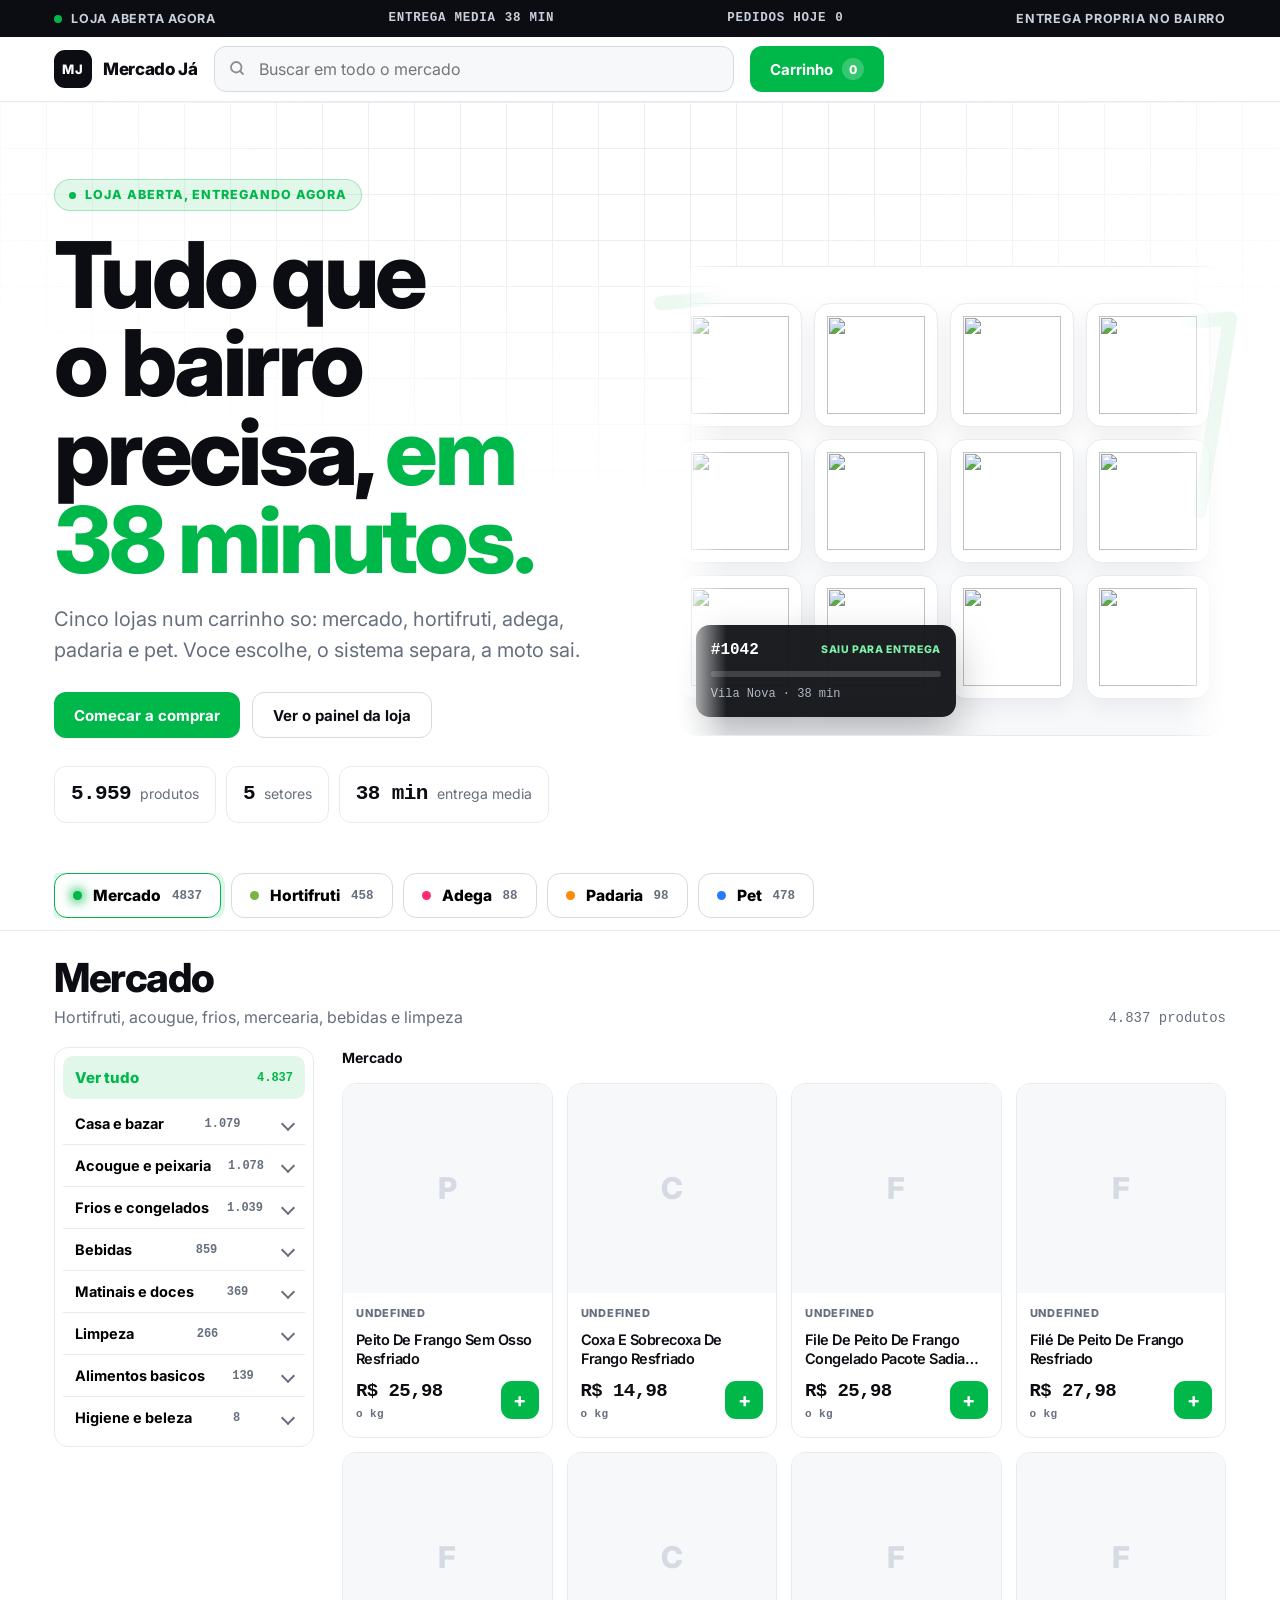
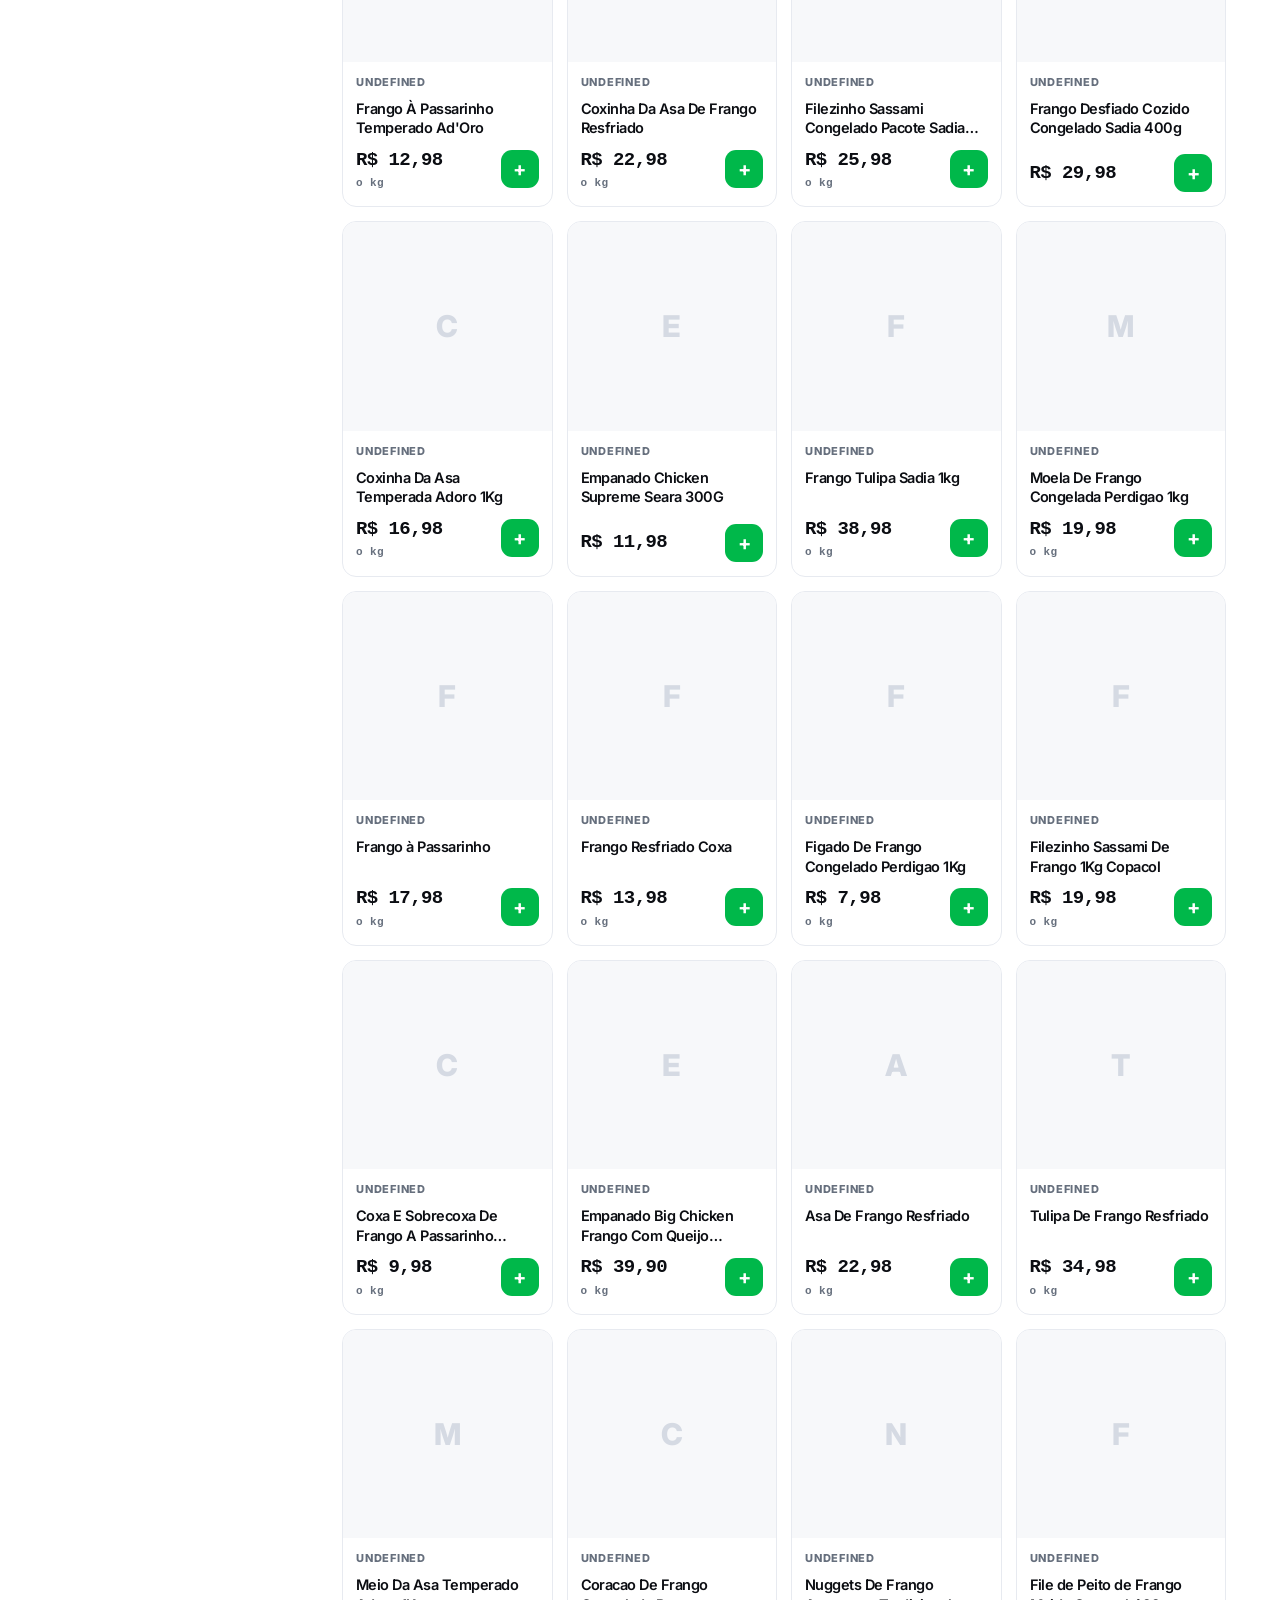
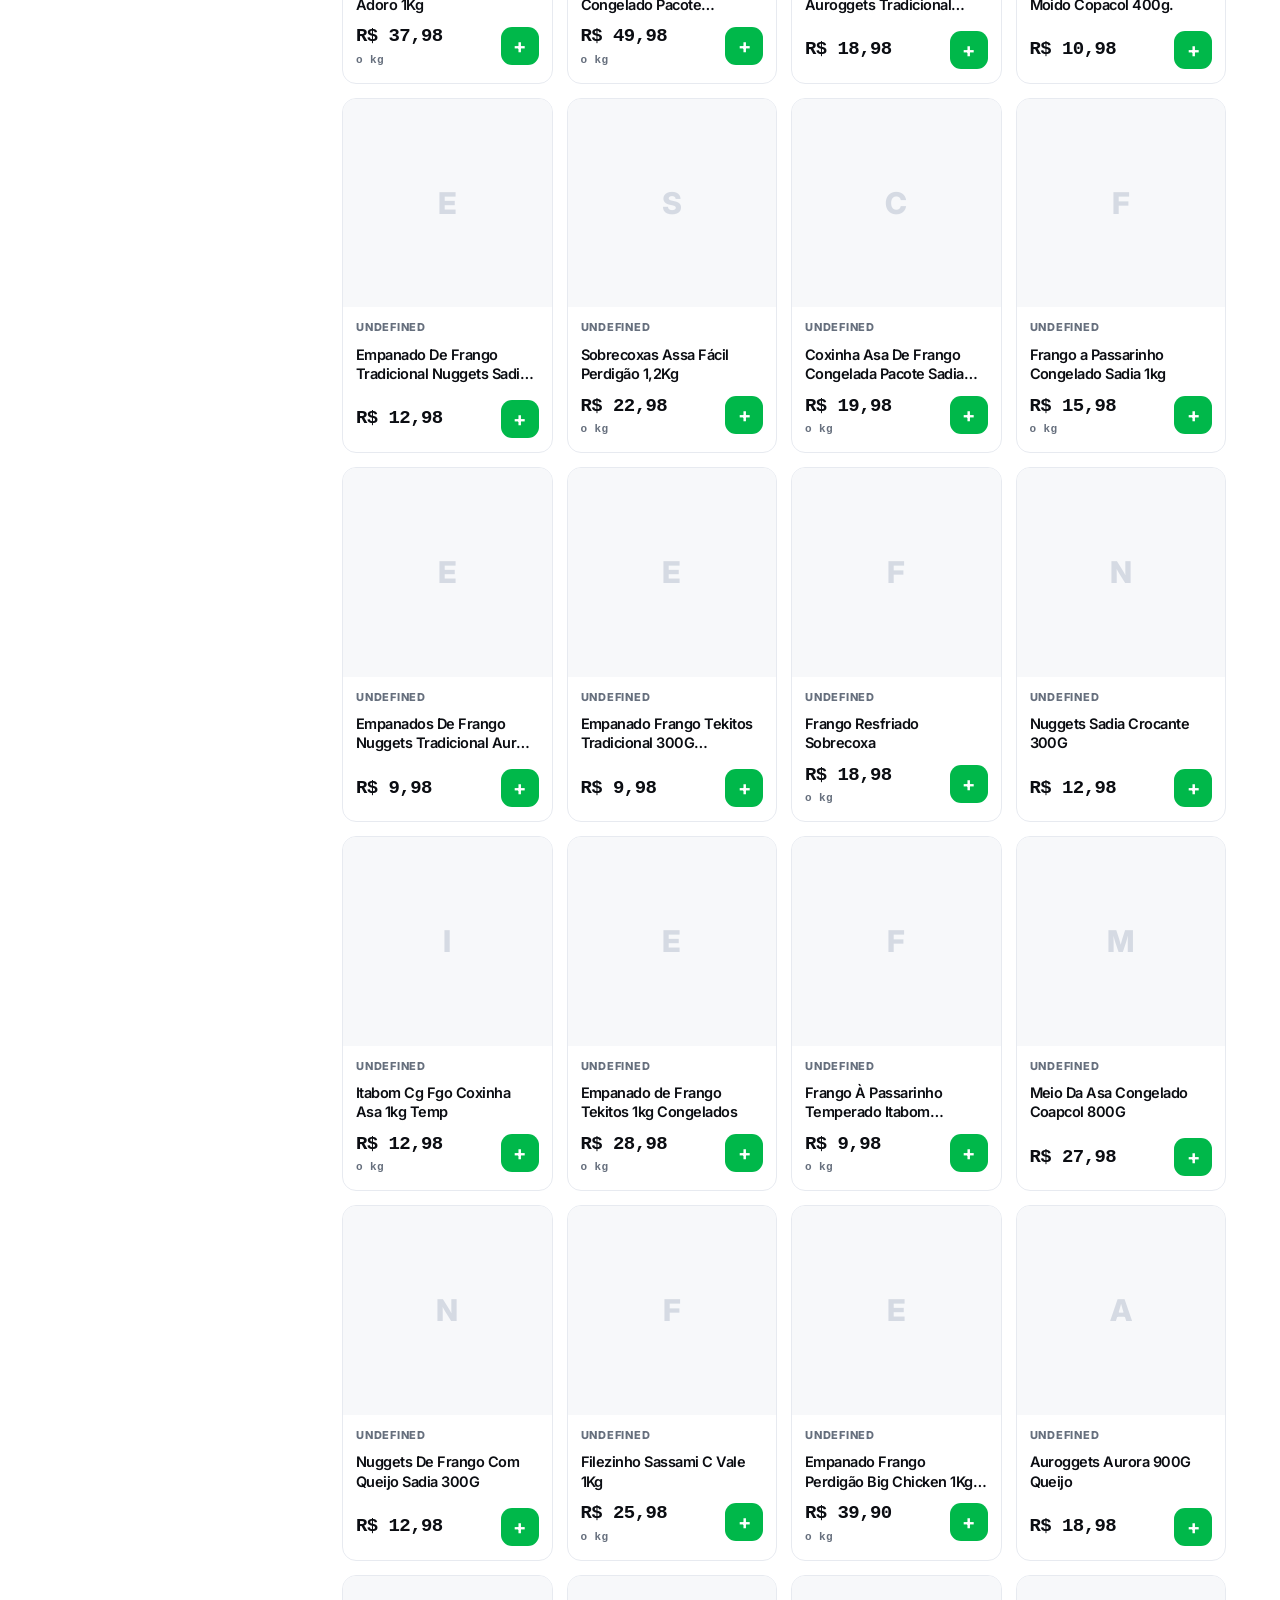
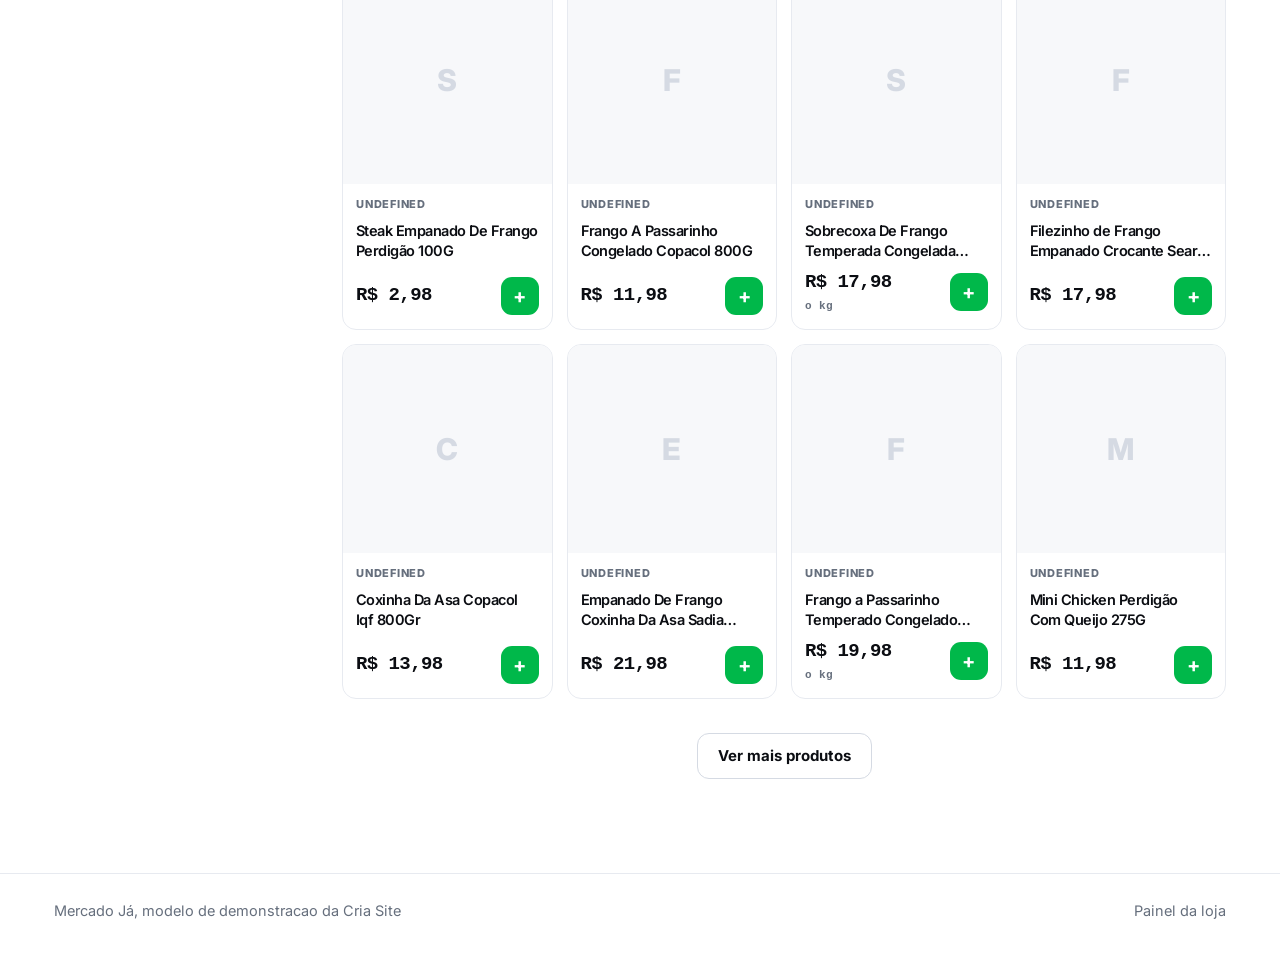
==== commit b005325f: "Menu de departamentos e subcategorias, com produto travado nas categorias do proprio setor" ====
--- a/index.html
+++ b/index.html
@@ -116,9 +116,16 @@
         <span class="vitrine-conta mono" id="vitrineConta"></span>
       </div>
 
-      <div class="filtros" id="filtros"></div>
-      <div class="produtos" id="produtos"></div>
-      <div class="carregar" id="carregar"></div>
+      <button class="menu-abrir btn btn-linha" id="menuAbrir" type="button">Departamentos</button>
+
+      <div class="vitrine-grade">
+        <aside class="menu" id="menu" aria-label="Departamentos"></aside>
+        <div>
+          <div class="trilha" id="trilha"></div>
+          <div class="produtos" id="produtos"></div>
+          <div class="carregar" id="carregar"></div>
+        </div>
+      </div>
     </div>
   </section>
 
--- a/assets/css/estilo.css
+++ b/assets/css/estilo.css
@@ -139,7 +139,7 @@
   line-height:.96;
   max-width:16ch;
 }
-.titulao .ln{display:block;overflow:hidden}
+.titulao .ln{display:block;overflow:hidden;padding-bottom:.09em;margin-bottom:-.09em}
 .titulao .ln > i{display:block;font-style:normal;transform:translateY(105%);animation:subir .85s cubic-bezier(.16,.9,.24,1) forwards}
 .titulao .ln:nth-child(2) > i{animation-delay:.09s}
 .titulao .ln:nth-child(3) > i{animation-delay:.18s}
@@ -416,3 +416,71 @@
   .carrinho-fundo{right:-16%;width:130%;opacity:.055}
 }
 @media (prefers-reduced-motion: reduce){ .carrinho-fundo{animation:none} }
+
+/* ---------------- venda por peso ---------------- */
+.por-kg{display:block;font-style:normal;font-size:11px;font-weight:700;color:var(--apagado);letter-spacing:.04em}
+.item-arte{width:62%;height:62%;color:var(--linha-forte);transition:color .3s ease,transform .35s ease}
+.item:hover .item-arte{color:var(--viva);transform:scale(1.07)}
+.linha-foto .item-arte{width:70%;height:70%}
+
+.peso-grade{display:grid;grid-template-columns:repeat(4,1fr);gap:9px;margin-top:16px}
+@media(max-width:480px){.peso-grade{grid-template-columns:repeat(2,1fr)}}
+.peso-op{
+  display:flex;flex-direction:column;align-items:center;gap:3px;
+  padding:13px 6px;border:1.5px solid var(--linha-forte);border-radius:12px;
+  background:#fff;cursor:pointer;transition:.16s ease;
+}
+.peso-op b{font-size:16px}
+.peso-op span{font-size:12.5px;color:var(--apagado)}
+.peso-op:hover{border-color:var(--viva)}
+.peso-op[aria-pressed="true"]{border-color:var(--viva);background:var(--viva-fraca)}
+.peso-op[aria-pressed="true"] span{color:var(--viva)}
+.peso-op:focus-visible{outline:3px solid var(--tinta);outline-offset:2px}
+
+/* ---------------- menu de departamentos ---------------- */
+.vitrine-grade{display:grid;gap:22px;align-items:start}
+@media(min-width:900px){.vitrine-grade{grid-template-columns:260px minmax(0,1fr);gap:28px}}
+
+.menu-abrir{display:none;margin-bottom:14px}
+@media(max-width:899px){
+  .menu-abrir{display:inline-flex}
+  .menu{display:none}
+  .menu.aberto{display:block}
+}
+
+.menu{
+  position:sticky;top:calc(var(--topo-h) + 76px);
+  border:1px solid var(--linha);border-radius:var(--raio);
+  background:#fff;padding:8px;
+  max-height:calc(100vh - var(--topo-h) - 110px);overflow-y:auto;
+}
+.menu::-webkit-scrollbar{width:8px}
+.menu::-webkit-scrollbar-thumb{background:var(--linha-forte);border-radius:99px}
+
+.menu-tudo,.menu-cab,.menu-cat{
+  display:flex;align-items:center;justify-content:space-between;gap:10px;
+  width:100%;text-align:left;border:0;background:transparent;cursor:pointer;
+  font-family:inherit;border-radius:10px;
+  transition:background .16s ease,color .16s ease;
+}
+.menu-tudo{padding:12px 12px;font-size:15px;font-weight:800;margin-bottom:4px}
+.menu-tudo .mono,.menu-cab .mono,.menu-cat .mono{font-size:12px;color:var(--apagado);font-weight:700}
+.menu-tudo:hover,.menu-cab:hover,.menu-cat:hover{background:var(--papel)}
+.menu-tudo.ativo,.menu-cab.ativo{background:var(--viva-fraca);color:var(--viva)}
+.menu-tudo.ativo .mono,.menu-cab.ativo .mono{color:var(--viva)}
+
+.menu-dep{border-top:1px solid var(--linha)}
+.menu-dep:first-of-type{border-top:0}
+.menu-cab{padding:12px;font-size:14.5px;font-weight:700}
+.menu-cab::after{content:"";width:8px;height:8px;border-right:2px solid var(--apagado);border-bottom:2px solid var(--apagado);transform:rotate(45deg);margin-left:2px;transition:transform .2s ease;flex:0 0 8px}
+.menu-dep.aberto .menu-cab::after{transform:rotate(-135deg)}
+
+.menu-cats{display:none;padding:0 6px 10px}
+.menu-dep.aberto .menu-cats{display:block}
+.menu-cat{padding:9px 12px;font-size:14px;color:var(--apagado);font-weight:600}
+.menu-cat.ativo{background:var(--viva);color:#fff}
+.menu-cat.ativo .mono{color:rgba(255,255,255,.8)}
+
+.trilha{display:flex;align-items:center;gap:8px;flex-wrap:wrap;margin-bottom:14px;font-size:14px;color:var(--apagado)}
+.trilha span:last-child{color:var(--tinta);font-weight:700}
+.trilha .sep{font-style:normal;opacity:.5}
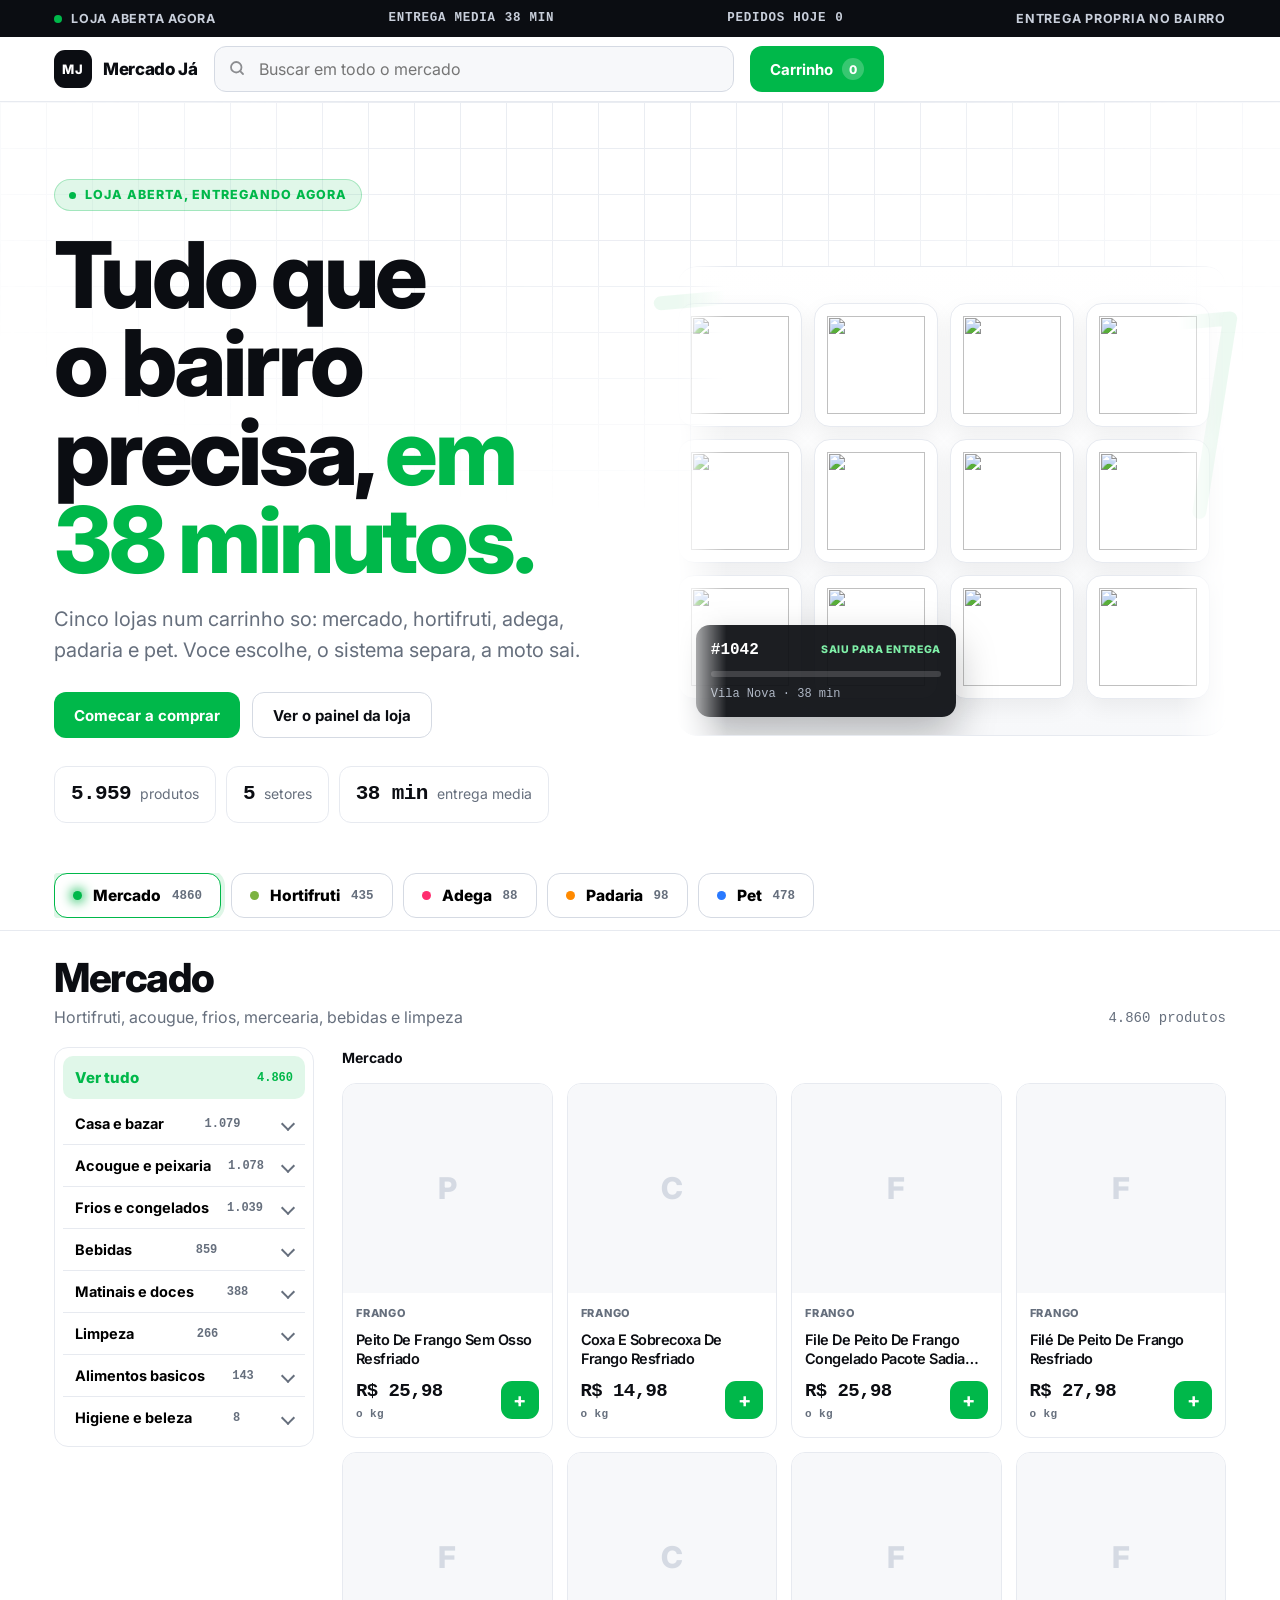
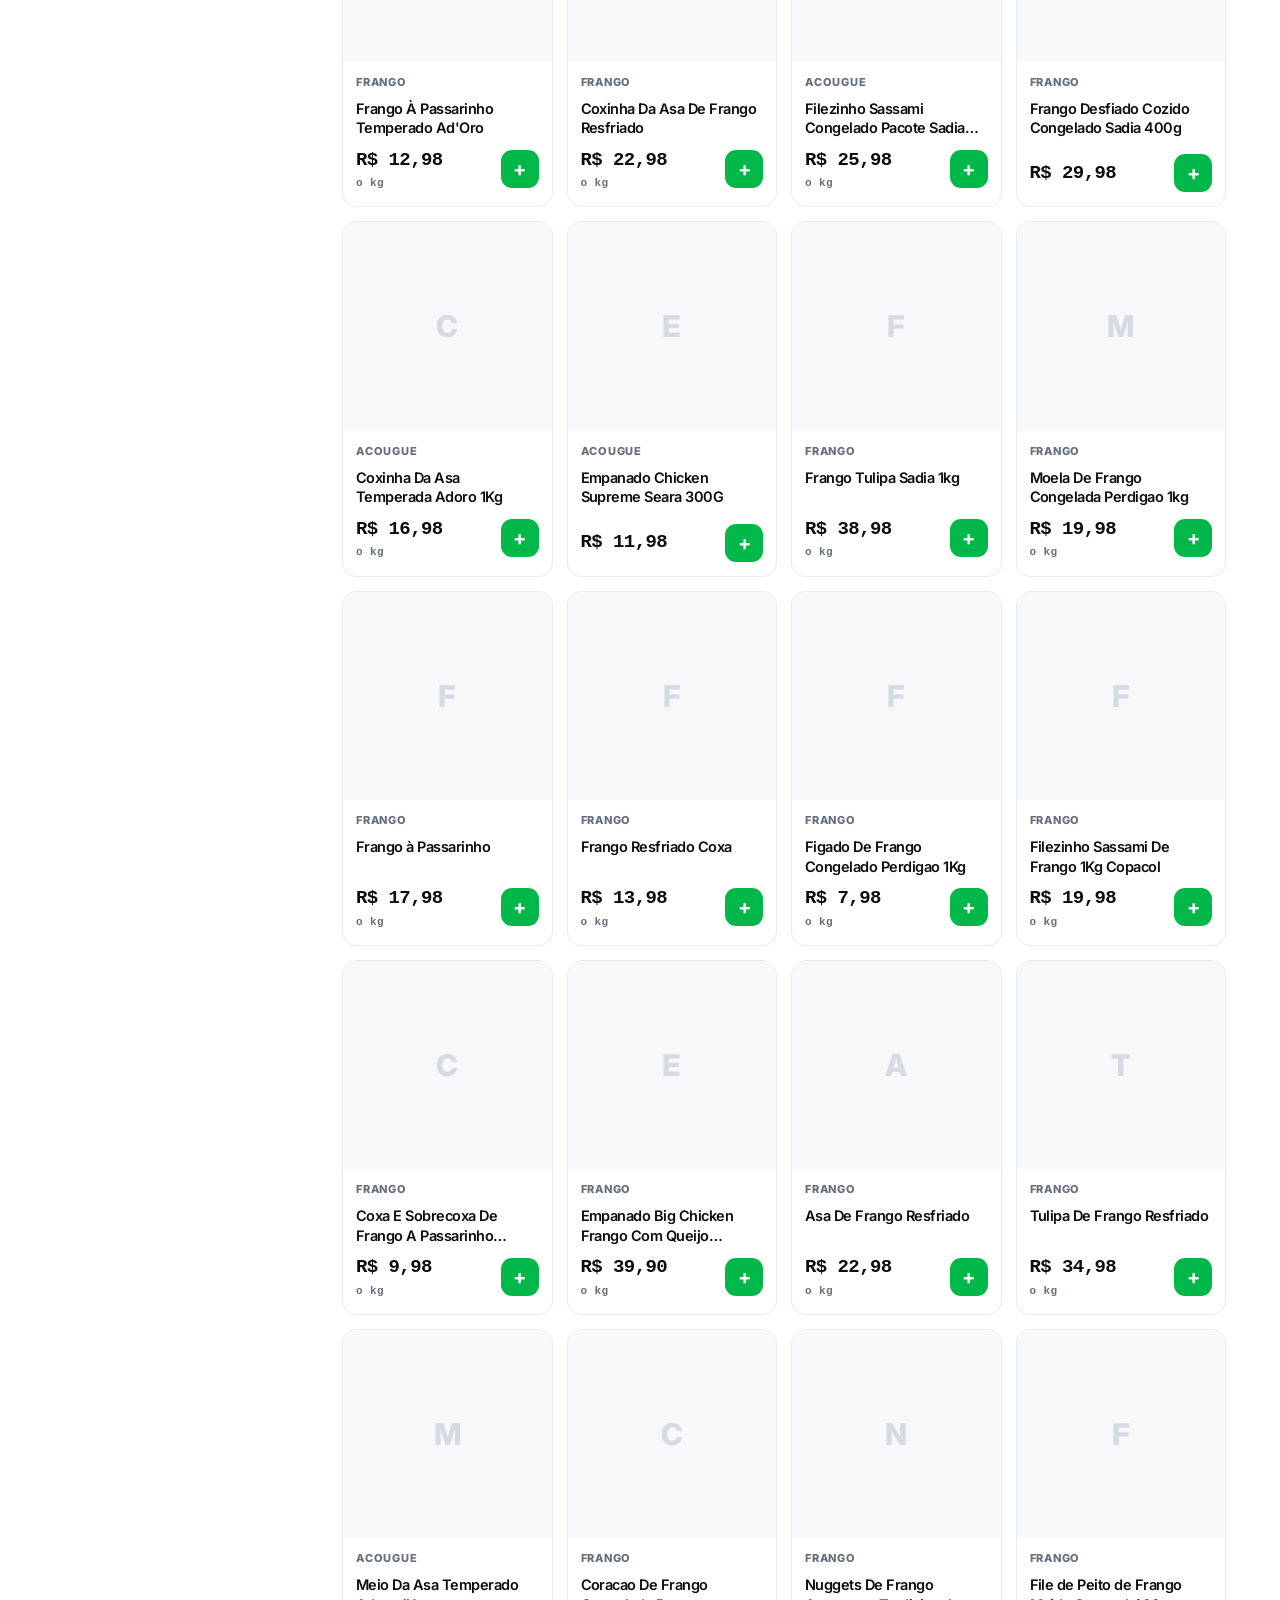
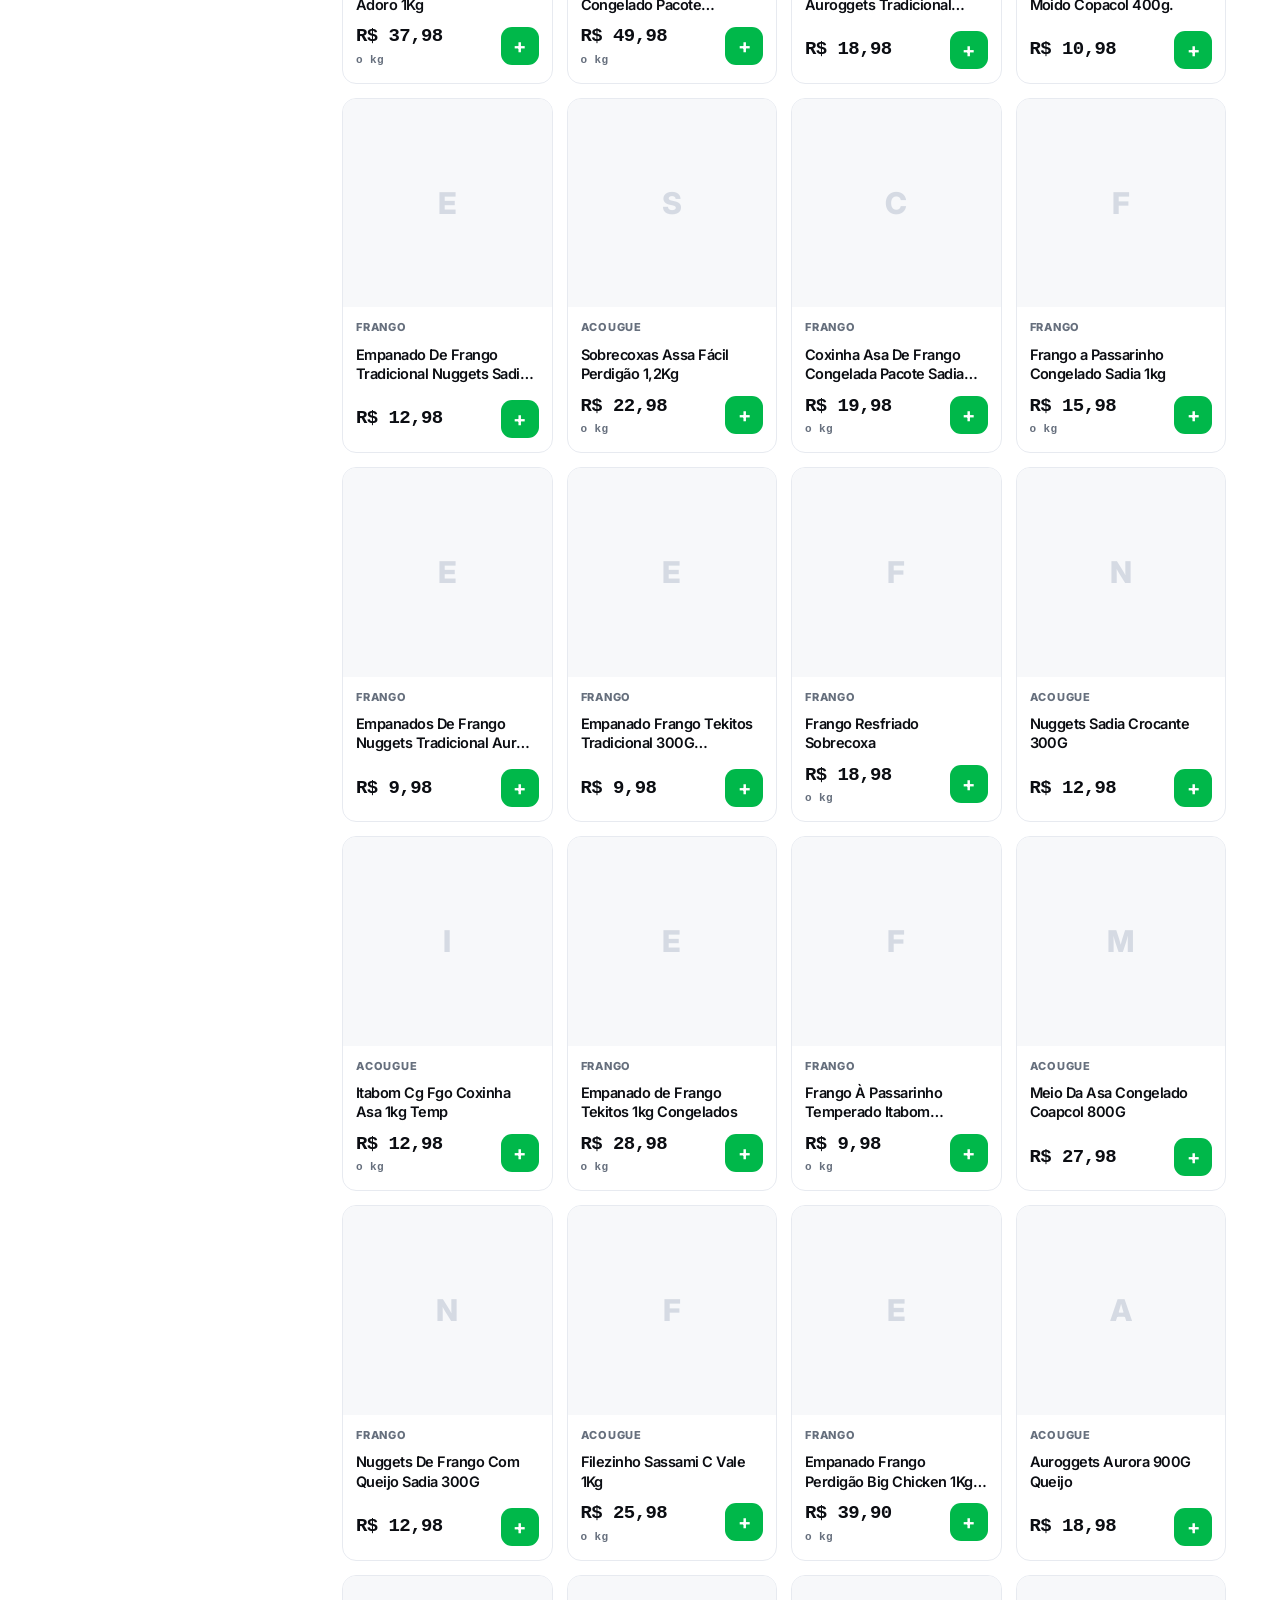
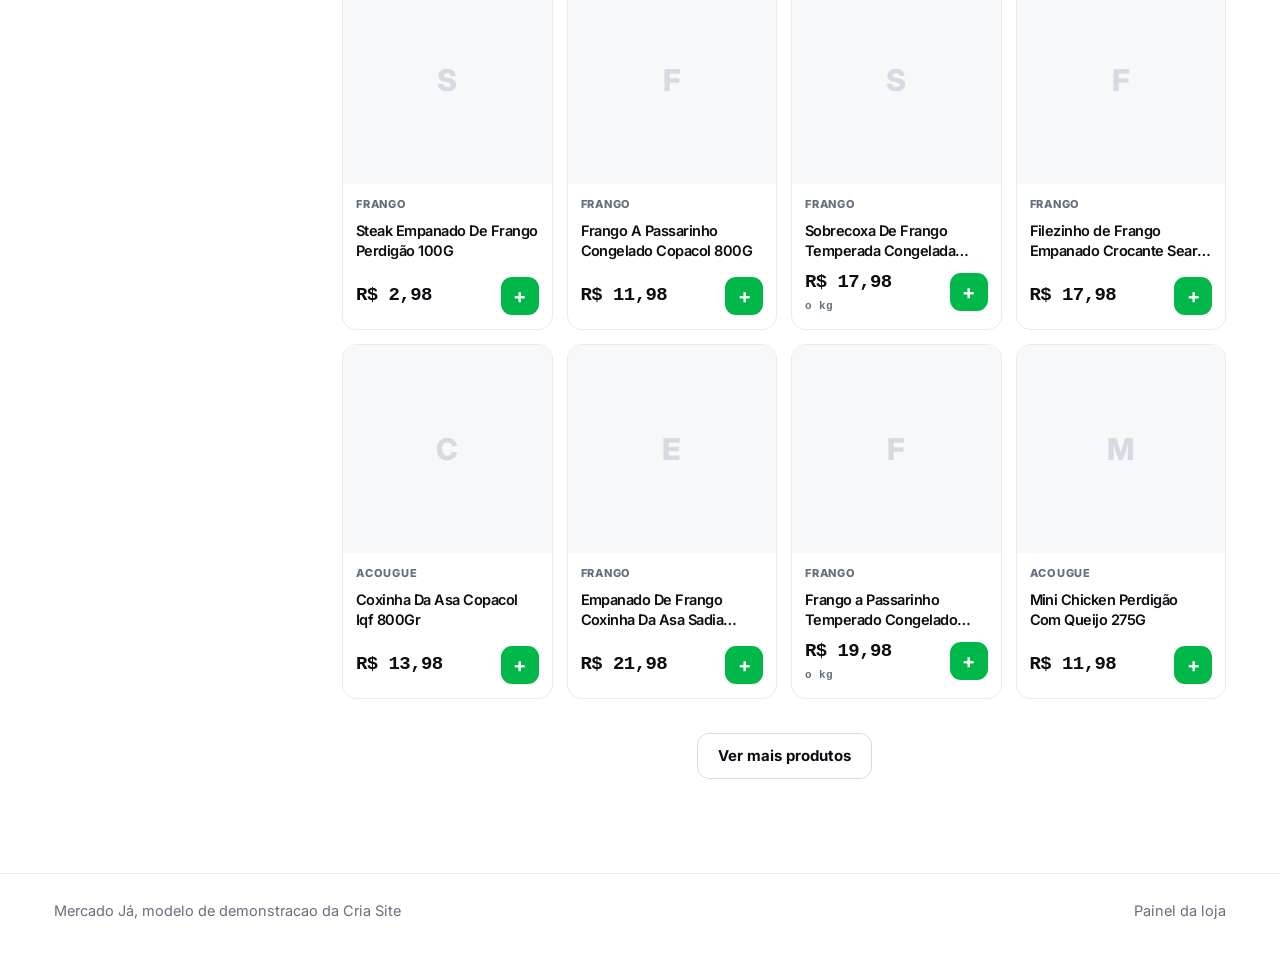
==== commit 715bd97d: "Versiona css e js contra cache, e tira embalados do hortifruti" ====
--- a/index.html
+++ b/index.html
@@ -8,7 +8,7 @@
 <link rel="preconnect" href="https://fonts.googleapis.com">
 <link rel="preconnect" href="https://fonts.gstatic.com" crossorigin>
 <link href="https://fonts.googleapis.com/css2?family=Inter:wght@400;600;700;800&display=swap" rel="stylesheet">
-<link rel="stylesheet" href="assets/css/estilo.css">
+<link rel="stylesheet" href="assets/css/estilo.css?v=3">
 </head>
 <body>
 
@@ -157,8 +157,8 @@
   <div class="janela-caixa" id="janelaCaixa"></div>
 </div>
 
-<script src="assets/js/catalogo.js"></script>
-<script src="assets/js/loja.js"></script>
-<script src="assets/js/app.js"></script>
+<script src="assets/js/catalogo.js?v=3"></script>
+<script src="assets/js/loja.js?v=3"></script>
+<script src="assets/js/app.js?v=3"></script>
 </body>
 </html>
